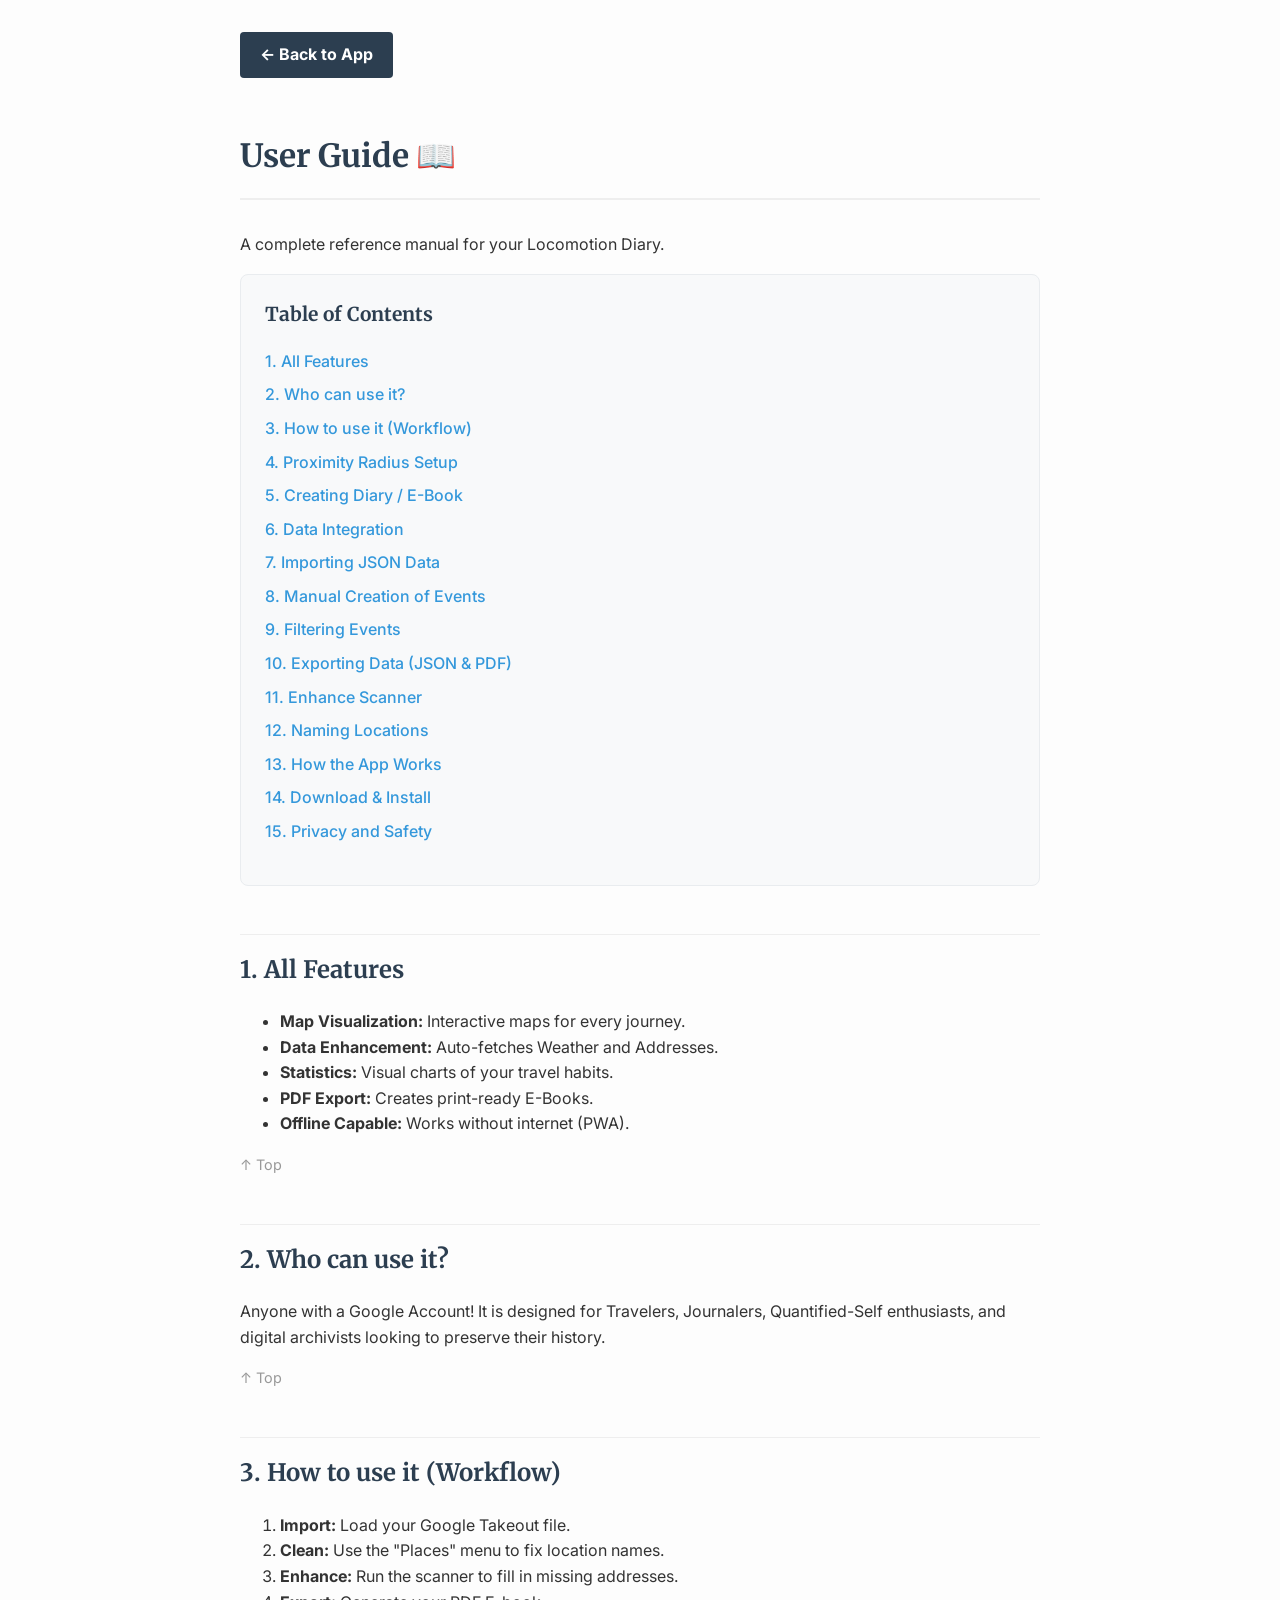
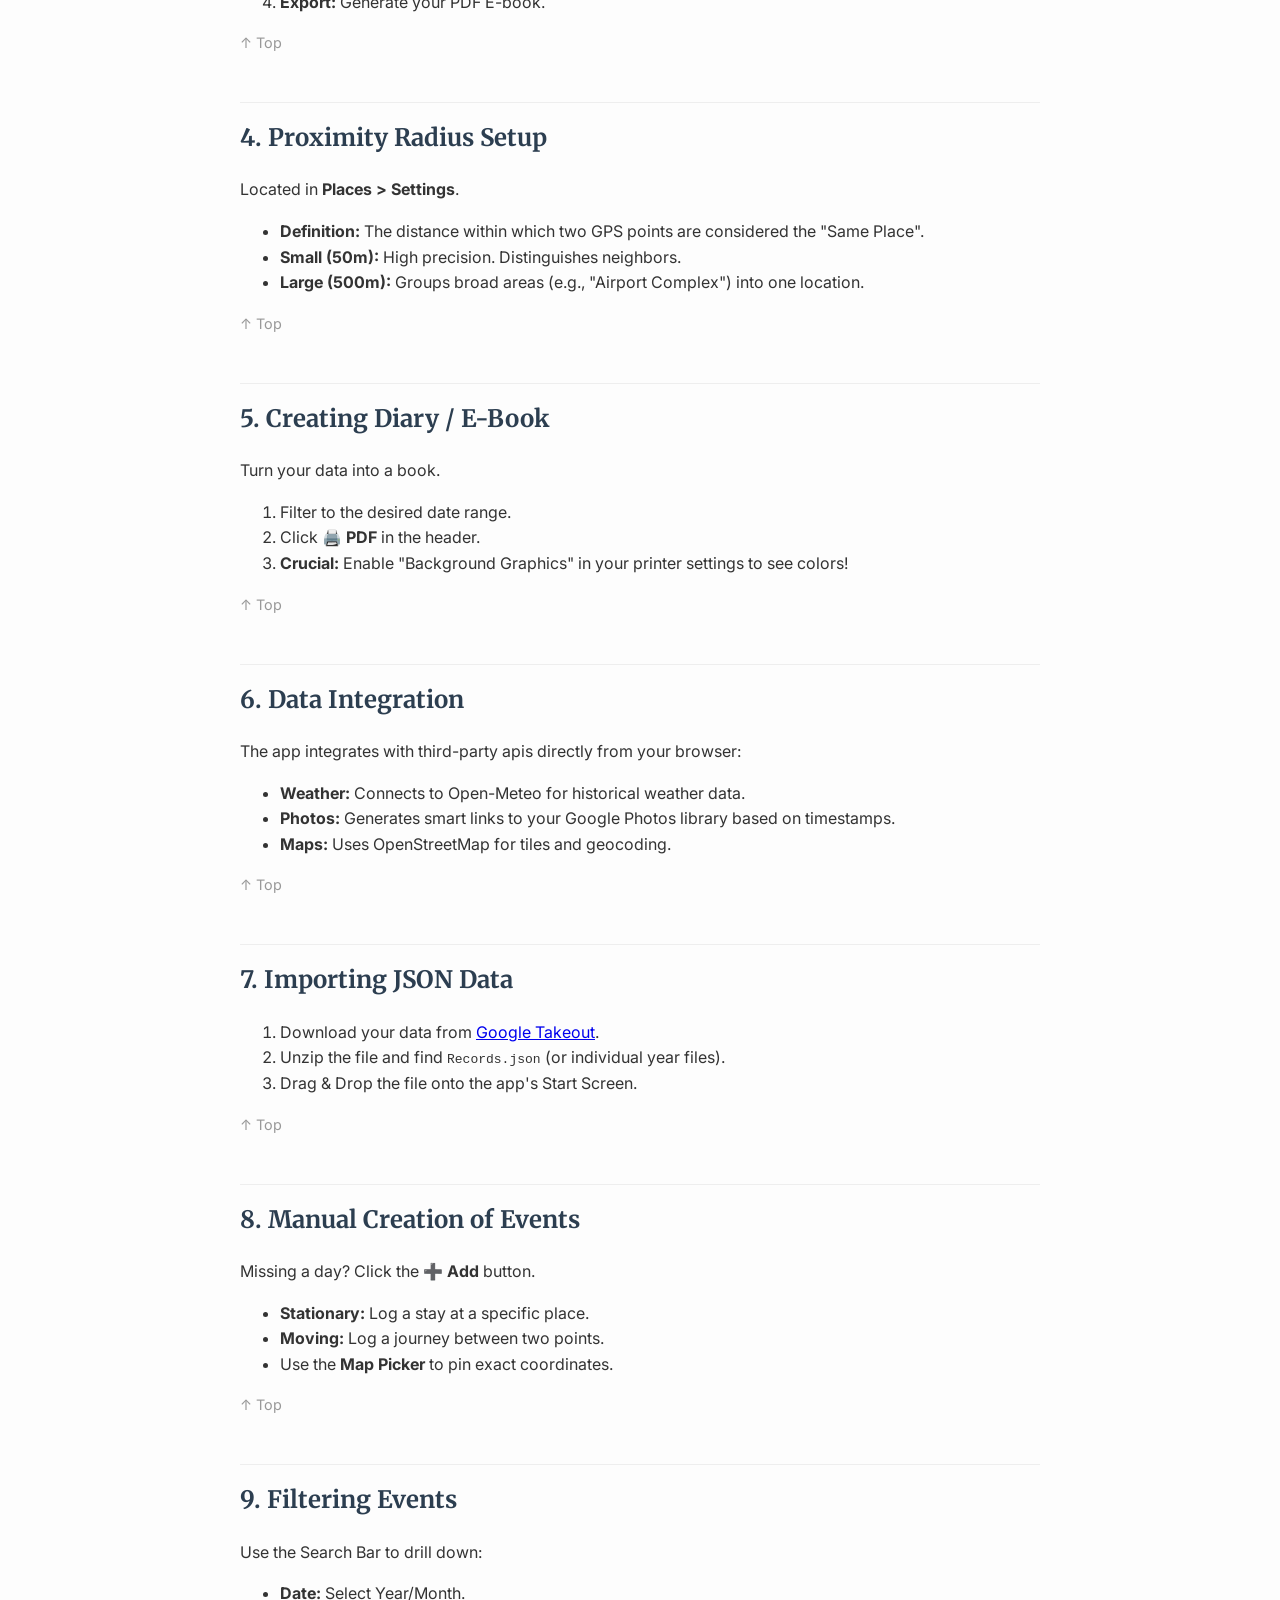
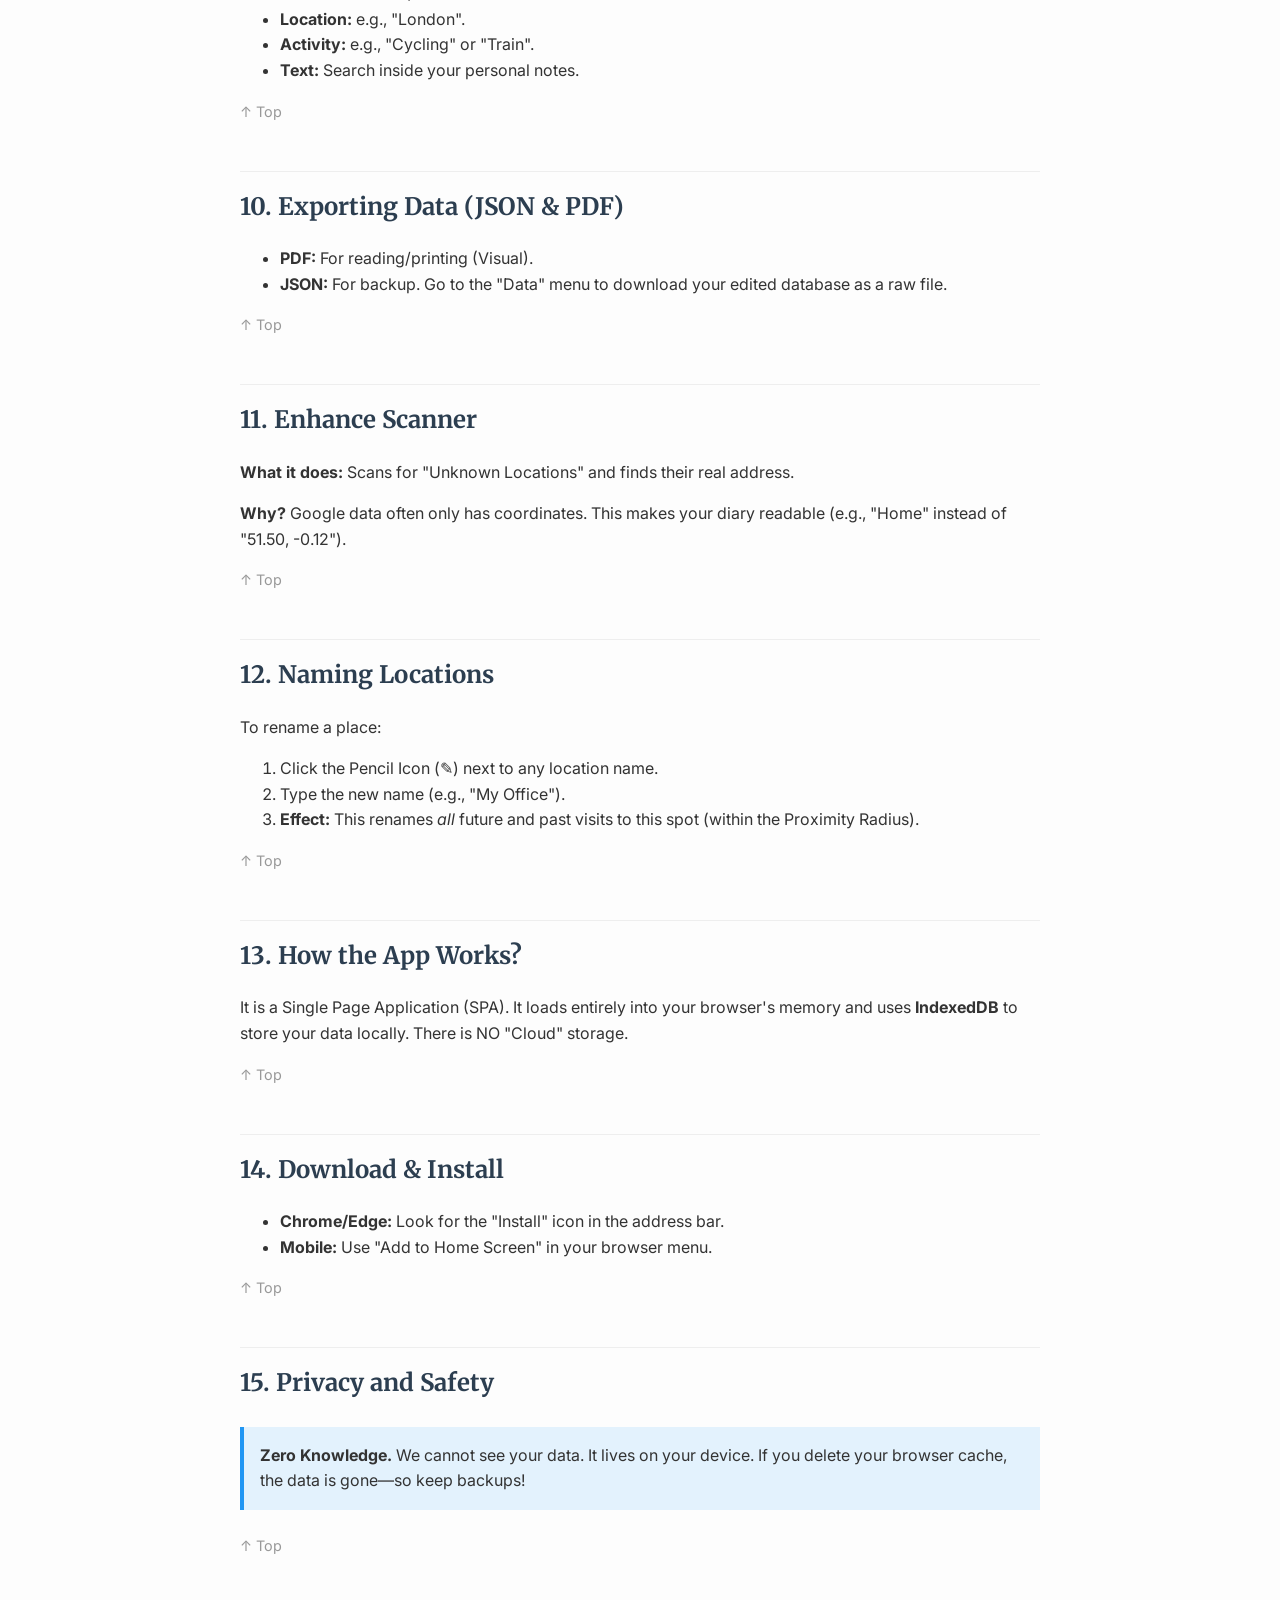
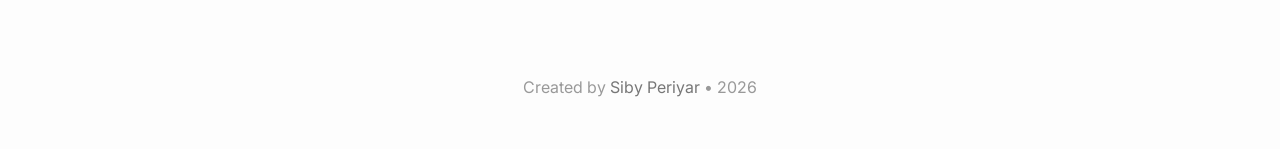
==== USER_MANUAL.html @ 9228afd4 "Add files via upload" ====
<!DOCTYPE html>
<html lang="en">

<head>
    <meta charset="UTF-8">
    <meta name="viewport" content="width=device-width, initial-scale=1.0">
    <title>Locomotion Diary - User Guide</title>
    <link rel="preconnect" href="https://fonts.googleapis.com">
    <link
        href="https://fonts.googleapis.com/css2?family=Inter:wght@400;600&family=Merriweather:wght@300;700&display=swap"
        rel="stylesheet">
    <style>
        body {
            max-width: 800px;
            margin: 0 auto;
            padding: 2rem;
            font-family: 'Inter', sans-serif;
            line-height: 1.6;
            color: #333;
            background-color: #fdfdfd;
        }

        h1,
        h2,
        h3 {
            font-family: 'Merriweather', serif;
            color: #2c3e50;
        }

        h1 {
            border-bottom: 2px solid #eee;
            padding-bottom: 1rem;
            margin-bottom: 2rem;
        }

        h2 {
            margin-top: 3rem;
            border-top: 1px solid #eee;
            padding-top: 1rem;
        }

        .toc {
            background: #f8f9fa;
            padding: 1.5rem;
            border-radius: 8px;
            border: 1px solid #e9ecef;
            margin-bottom: 3rem;
        }

        .toc h3 {
            margin-top: 0;
            font-size: 1.2rem;
        }

        .toc ul {
            list-style: none;
            padding-left: 0;
        }

        .toc li {
            margin-bottom: 0.5rem;
        }

        .toc a {
            text-decoration: none;
            color: #3498db;
            font-weight: 500;
        }

        .toc a:hover {
            text-decoration: underline;
        }

        .back-btn {
            display: inline-block;
            background: #2c3e50;
            color: white;
            padding: 10px 20px;
            text-decoration: none;
            border-radius: 4px;
            font-weight: bold;
            margin-bottom: 2rem;
        }

        .box {
            background: #e3f2fd;
            padding: 1rem;
            border-left: 4px solid #2196f3;
            margin: 1.5rem 0;
        }

        img {
            max-width: 100%;
            border-radius: 4px;
            border: 1px solid #ddd;
            margin: 1rem 0;
        }

        .back-to-top {
            display: block;
            margin-top: 1rem;
            color: #999;
            text-decoration: none;
            font-size: 0.9rem;
        }
    </style>
</head>

<body>

    <a href="index.html" class="back-btn">← Back to App</a>
    <h1>User Guide 📖</h1>
    <p>A complete reference manual for your Locomotion Diary.</p>

    <div class="toc">
        <h3>Table of Contents</h3>
        <ul>
            <li><a href="#features">1. All Features</a></li>
            <li><a href="#audience">2. Who can use it?</a></li>
            <li><a href="#usage">3. How to use it (Workflow)</a></li>
            <li><a href="#proximity">4. Proximity Radius Setup</a></li>
            <li><a href="#ebook">5. Creating Diary / E-Book</a></li>
            <li><a href="#integration">6. Data Integration</a></li>
            <li><a href="#import">7. Importing JSON Data</a></li>
            <li><a href="#manual">8. Manual Creation of Events</a></li>
            <li><a href="#filtering">9. Filtering Events</a></li>
            <li><a href="#export">10. Exporting Data (JSON & PDF)</a></li>
            <li><a href="#enhance">11. Enhance Scanner</a></li>
            <li><a href="#naming">12. Naming Locations</a></li>
            <li><a href="#mechanics">13. How the App Works</a></li>
            <li><a href="#install">14. Download & Install</a></li>
            <li><a href="#privacy">15. Privacy and Safety</a></li>
        </ul>
    </div>

    <section id="features">
        <h2>1. All Features</h2>
        <ul>
            <li><strong>Map Visualization:</strong> Interactive maps for every journey.</li>
            <li><strong>Data Enhancement:</strong> Auto-fetches Weather and Addresses.</li>
            <li><strong>Statistics:</strong> Visual charts of your travel habits.</li>
            <li><strong>PDF Export:</strong> Creates print-ready E-Books.</li>
            <li><strong>Offline Capable:</strong> Works without internet (PWA).</li>
        </ul>
        <a href="#" class="back-to-top">↑ Top</a>
    </section>

    <section id="audience">
        <h2>2. Who can use it?</h2>
        <p>Anyone with a Google Account! It is designed for Travelers, Journalers, Quantified-Self enthusiasts, and
            digital archivists looking to preserve their history.</p>
        <a href="#" class="back-to-top">↑ Top</a>
    </section>

    <section id="usage">
        <h2>3. How to use it (Workflow)</h2>
        <ol>
            <li><strong>Import:</strong> Load your Google Takeout file.</li>
            <li><strong>Clean:</strong> Use the "Places" menu to fix location names.</li>
            <li><strong>Enhance:</strong> Run the scanner to fill in missing addresses.</li>
            <li><strong>Export:</strong> Generate your PDF E-book.</li>
        </ol>
        <a href="#" class="back-to-top">↑ Top</a>
    </section>

    <section id="proximity">
        <h2>4. Proximity Radius Setup</h2>
        <p>Located in <strong>Places > Settings</strong>.</p>
        <ul>
            <li><strong>Definition:</strong> The distance within which two GPS points are considered the "Same Place".
            </li>
            <li><strong>Small (50m):</strong> High precision. Distinguishes neighbors.</li>
            <li><strong>Large (500m):</strong> Groups broad areas (e.g., "Airport Complex") into one location.</li>
        </ul>
        <a href="#" class="back-to-top">↑ Top</a>
    </section>

    <section id="ebook">
        <h2>5. Creating Diary / E-Book</h2>
        <p>Turn your data into a book.</p>
        <ol>
            <li>Filter to the desired date range.</li>
            <li>Click <strong>🖨️ PDF</strong> in the header.</li>
            <li><strong>Crucial:</strong> Enable "Background Graphics" in your printer settings to see colors!</li>
        </ol>
        <a href="#" class="back-to-top">↑ Top</a>
    </section>

    <section id="integration">
        <h2>6. Data Integration</h2>
        <p>The app integrates with third-party apis directly from your browser:</p>
        <ul>
            <li><strong>Weather:</strong> Connects to Open-Meteo for historical weather data.</li>
            <li><strong>Photos:</strong> Generates smart links to your Google Photos library based on timestamps.</li>
            <li><strong>Maps:</strong> Uses OpenStreetMap for tiles and geocoding.</li>
        </ul>
        <a href="#" class="back-to-top">↑ Top</a>
    </section>

    <section id="import">
        <h2>7. Importing JSON Data</h2>
        <ol>
            <li>Download your data from <a href="https://takeout.google.com/" target="_blank">Google Takeout</a>.</li>
            <li>Unzip the file and find <code>Records.json</code> (or individual year files).</li>
            <li>Drag & Drop the file onto the app's Start Screen.</li>
        </ol>
        <a href="#" class="back-to-top">↑ Top</a>
    </section>

    <section id="manual">
        <h2>8. Manual Creation of Events</h2>
        <p>Missing a day? Click the <strong>➕ Add</strong> button.</p>
        <ul>
            <li><strong>Stationary:</strong> Log a stay at a specific place.</li>
            <li><strong>Moving:</strong> Log a journey between two points.</li>
            <li>Use the <strong>Map Picker</strong> to pin exact coordinates.</li>
        </ul>
        <a href="#" class="back-to-top">↑ Top</a>
    </section>

    <section id="filtering">
        <h2>9. Filtering Events</h2>
        <p>Use the Search Bar to drill down:</p>
        <ul>
            <li><strong>Date:</strong> Select Year/Month.</li>
            <li><strong>Location:</strong> e.g., "London".</li>
            <li><strong>Activity:</strong> e.g., "Cycling" or "Train".</li>
            <li><strong>Text:</strong> Search inside your personal notes.</li>
        </ul>
        <a href="#" class="back-to-top">↑ Top</a>
    </section>

    <section id="export">
        <h2>10. Exporting Data (JSON & PDF)</h2>
        <ul>
            <li><strong>PDF:</strong> For reading/printing (Visual).</li>
            <li><strong>JSON:</strong> For backup. Go to the "Data" menu to download your edited database as a raw file.
            </li>
        </ul>
        <a href="#" class="back-to-top">↑ Top</a>
    </section>

    <section id="enhance">
        <h2>11. Enhance Scanner</h2>
        <p><strong>What it does:</strong> Scans for "Unknown Locations" and finds their real address.</p>
        <p><strong>Why?</strong> Google data often only has coordinates. This makes your diary readable (e.g., "Home"
            instead of "51.50, -0.12").</p>
        <a href="#" class="back-to-top">↑ Top</a>
    </section>

    <section id="naming">
        <h2>12. Naming Locations</h2>
        <p>To rename a place:</p>
        <ol>
            <li>Click the Pencil Icon (✎) next to any location name.</li>
            <li>Type the new name (e.g., "My Office").</li>
            <li><strong>Effect:</strong> This renames <em>all</em> future and past visits to this spot (within the
                Proximity Radius).</li>
        </ol>
        <a href="#" class="back-to-top">↑ Top</a>
    </section>

    <section id="mechanics">
        <h2>13. How the App Works?</h2>
        <p>It is a Single Page Application (SPA). It loads entirely into your browser's memory and uses
            <strong>IndexedDB</strong> to store your data locally. There is NO "Cloud" storage.
        </p>
        <a href="#" class="back-to-top">↑ Top</a>
    </section>

    <section id="install">
        <h2>14. Download & Install</h2>
        <ul>
            <li><strong>Chrome/Edge:</strong> Look for the "Install" icon in the address bar.</li>
            <li><strong>Mobile:</strong> Use "Add to Home Screen" in your browser menu.</li>
        </ul>
        <a href="#" class="back-to-top">↑ Top</a>
    </section>

    <section id="privacy">
        <h2>15. Privacy and Safety</h2>
        <div class="box">
            <strong>Zero Knowledge.</strong> We cannot see your data. It lives on your device. If you delete your
            browser cache, the data is gone—so keep backups!
        </div>
        <a href="#" class="back-to-top">↑ Top</a>
    </section>

    <br><br>
    <br><br>
    <p style="text-align:center; color:#999;">
        Created by <a href="https://github.com/sibyperiyar" style="color:#777; text-decoration:none;">Siby Periyar</a> •
        2026
    </p>

</body>

</html>
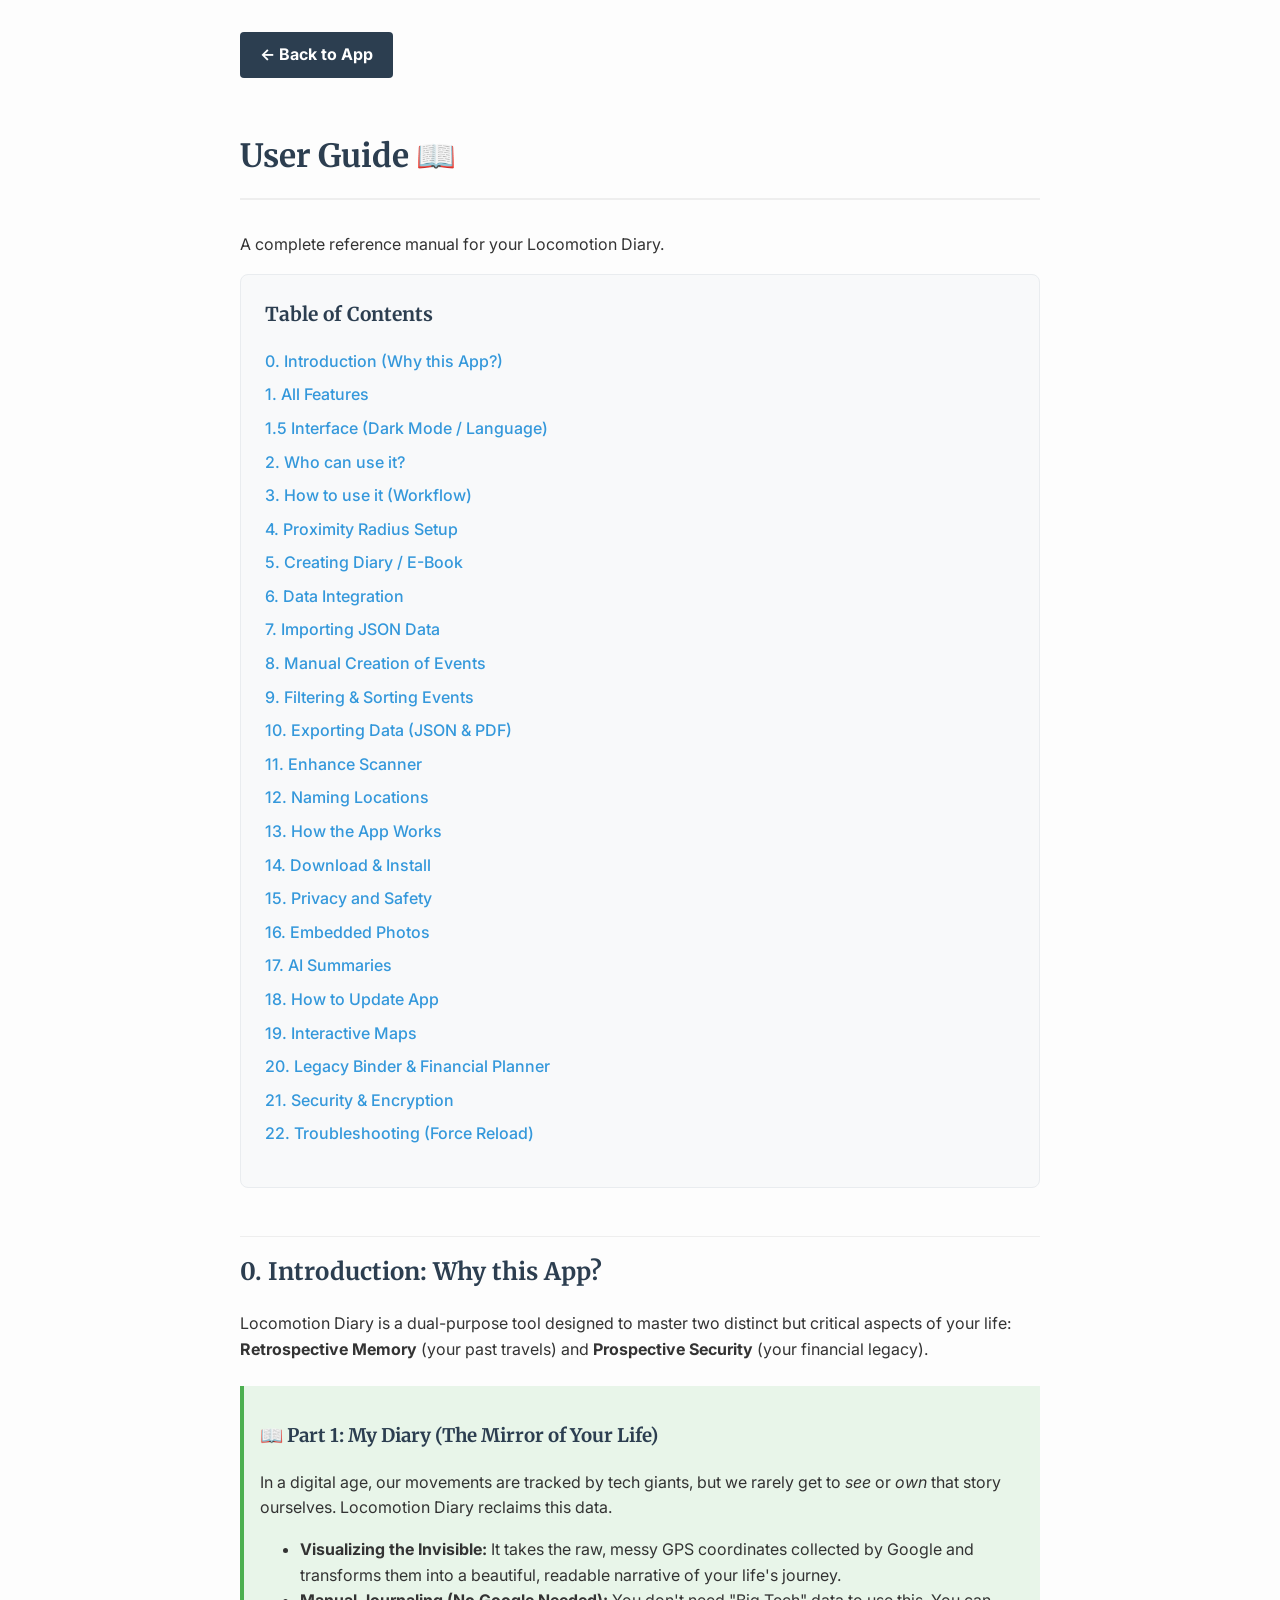
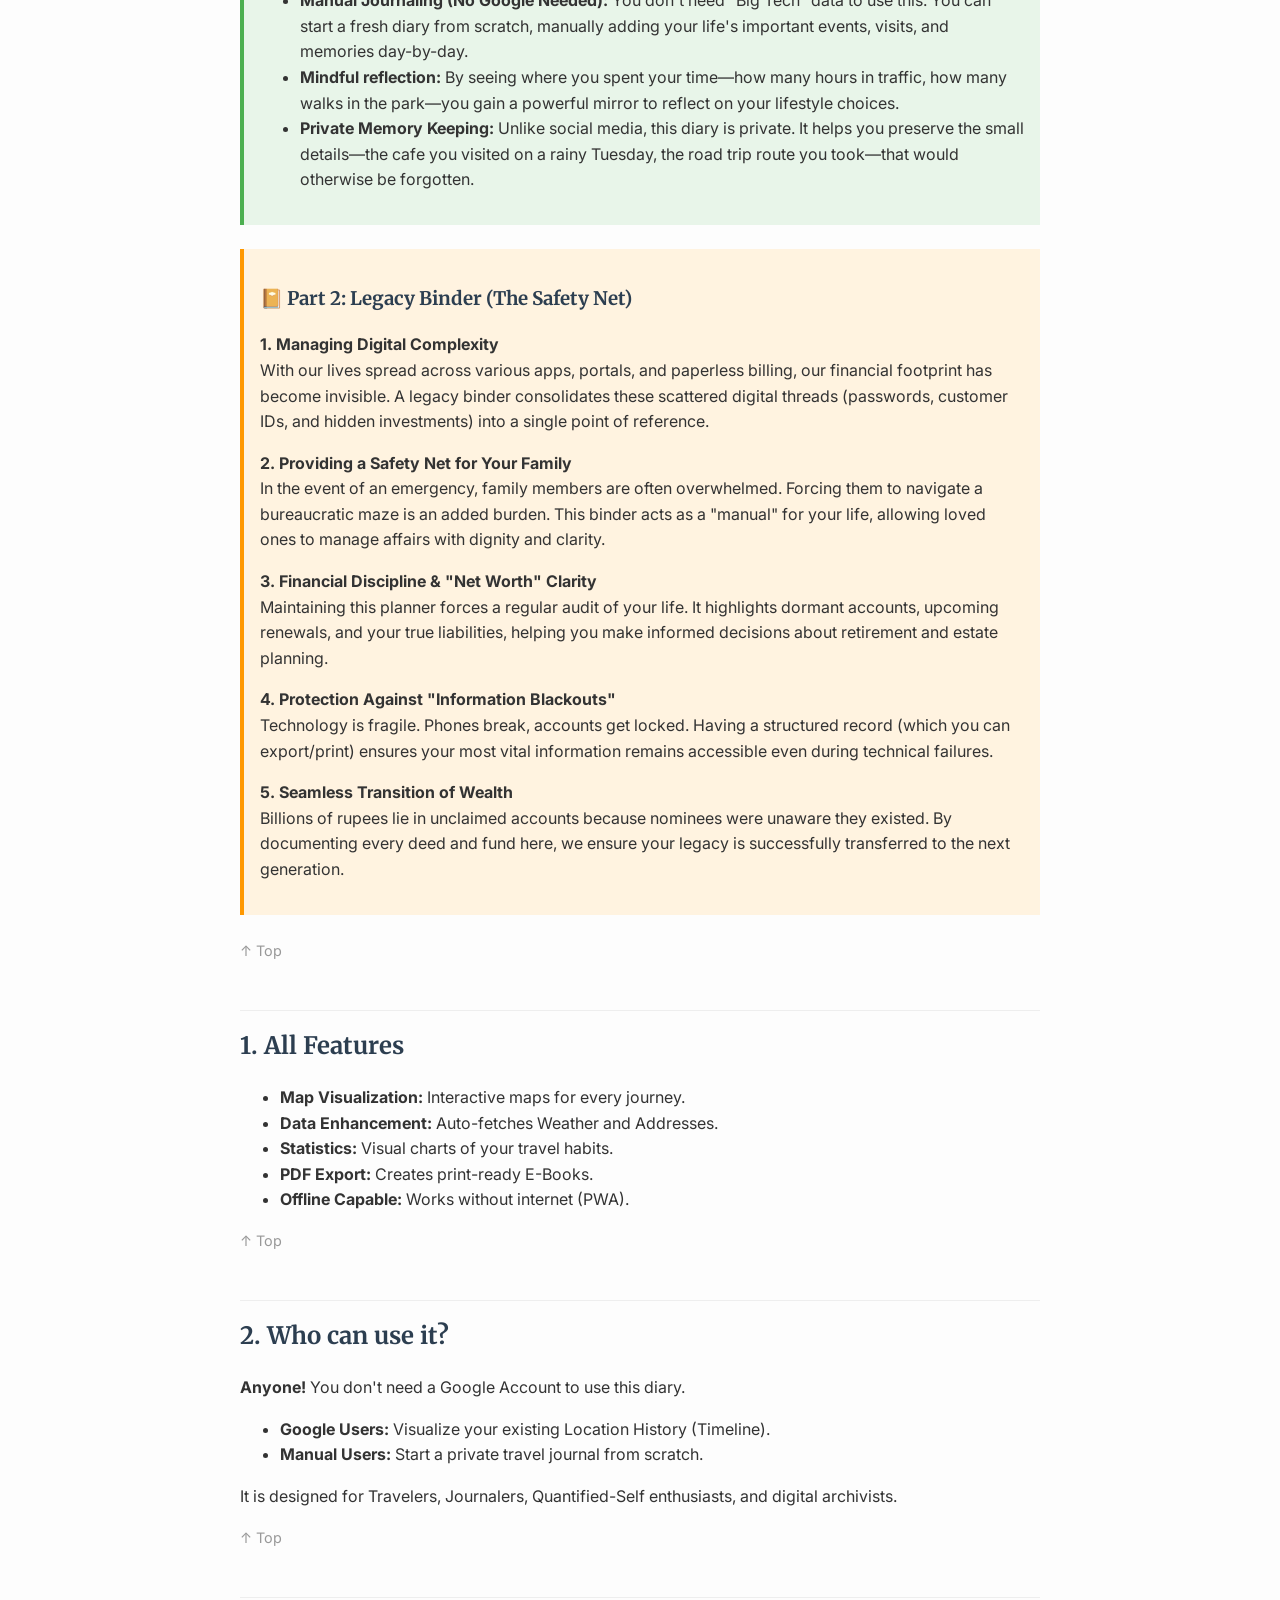
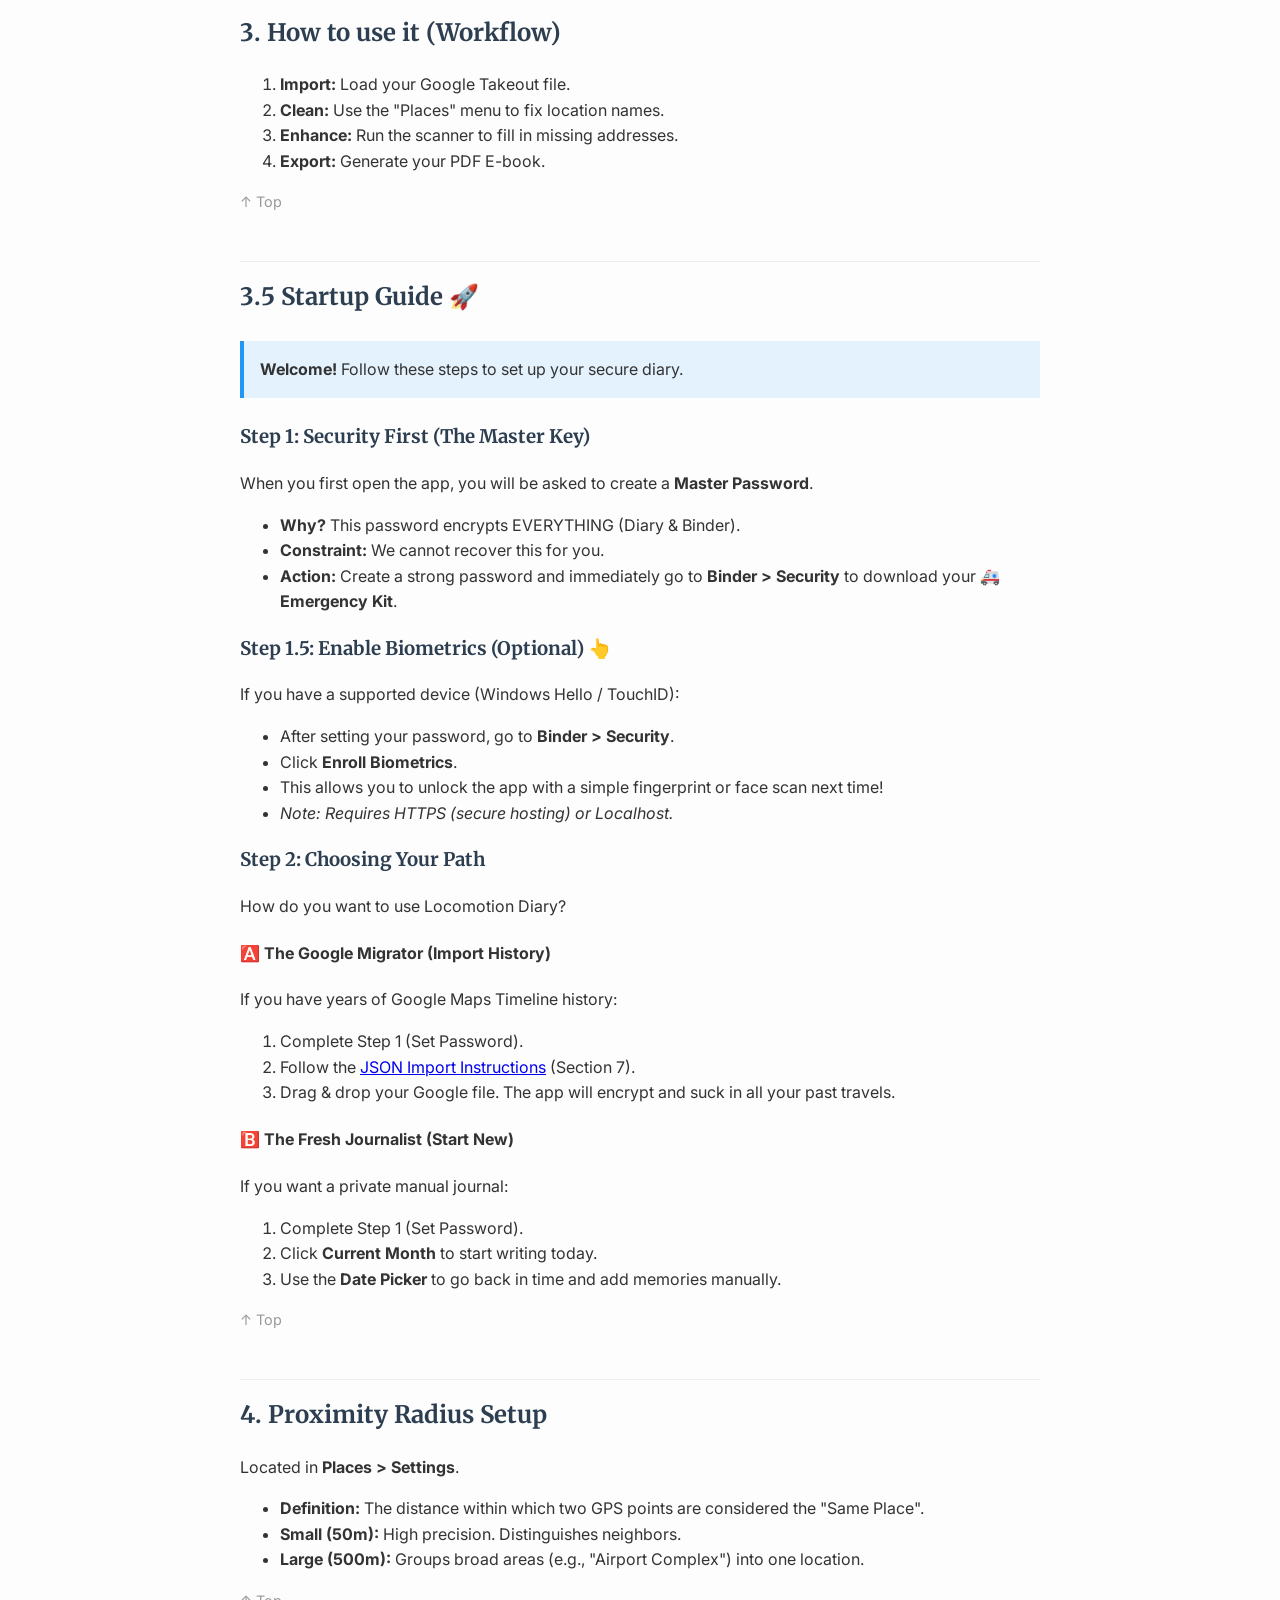
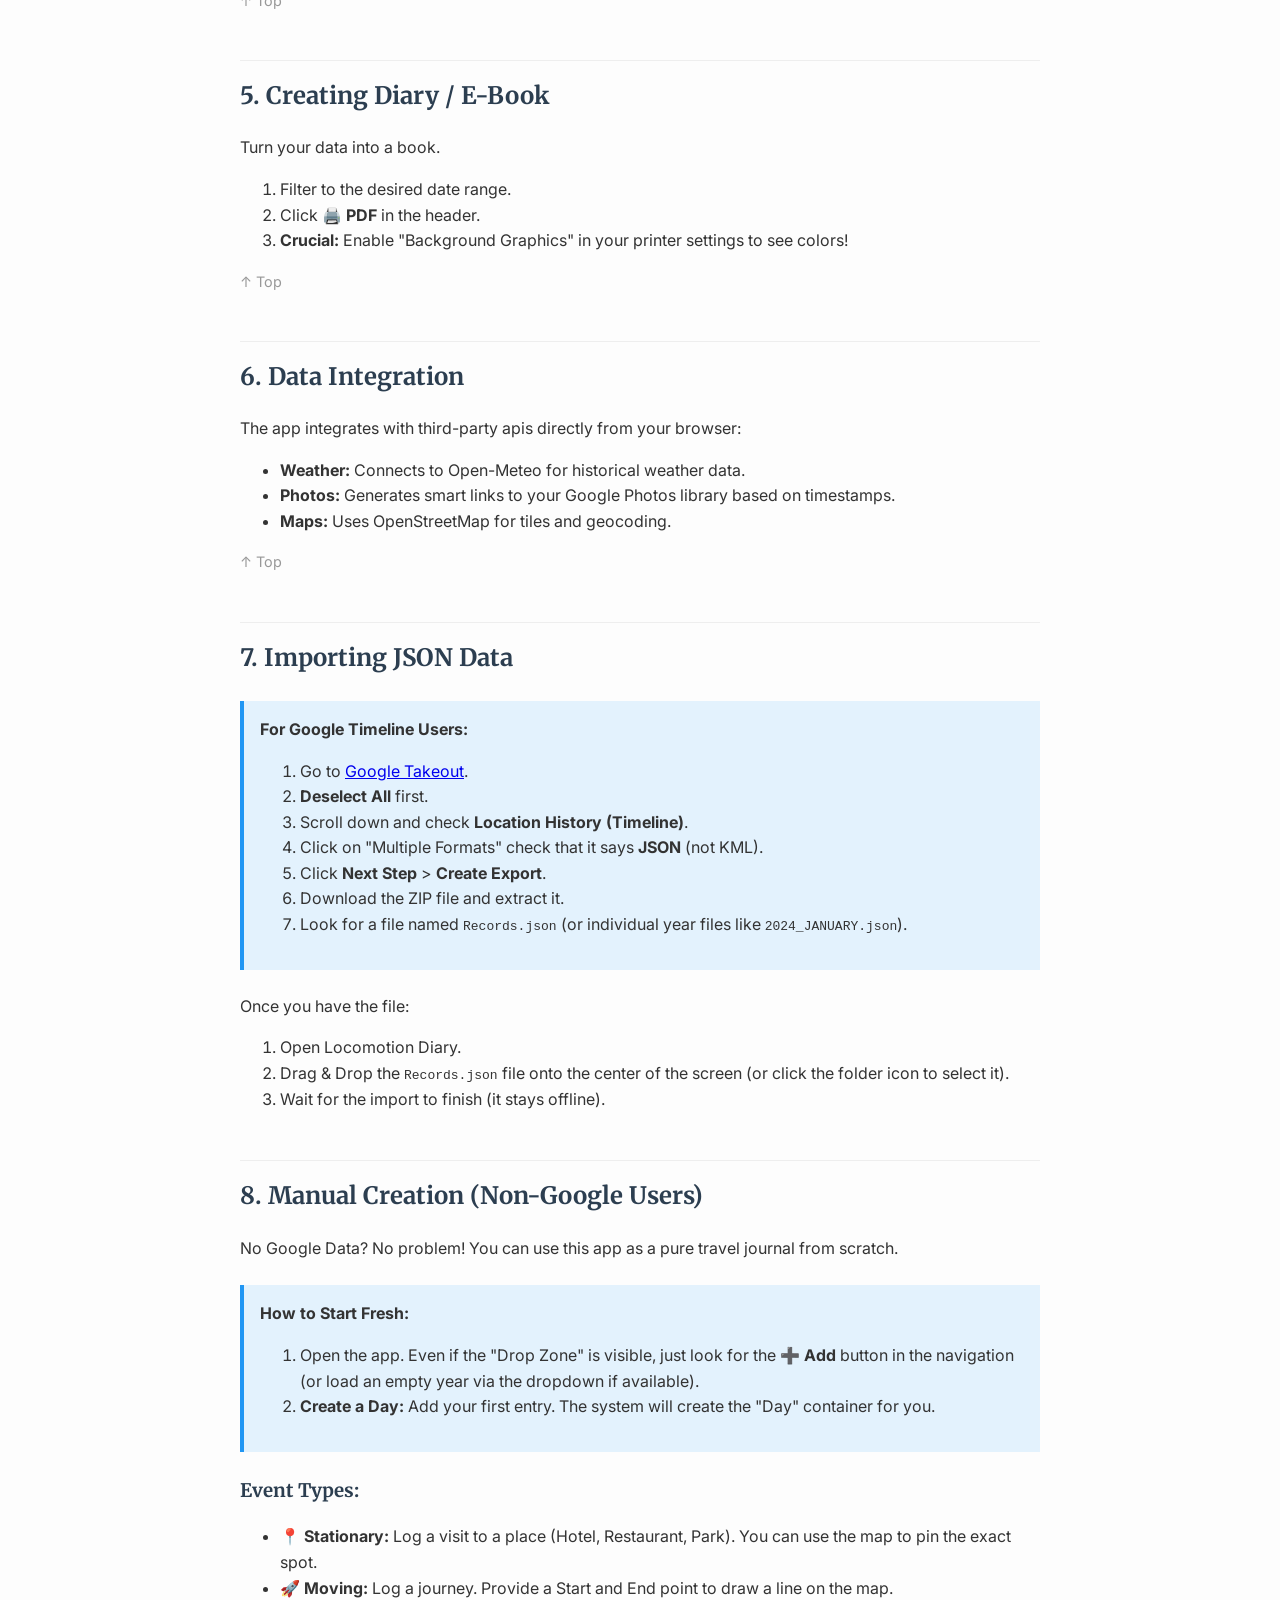
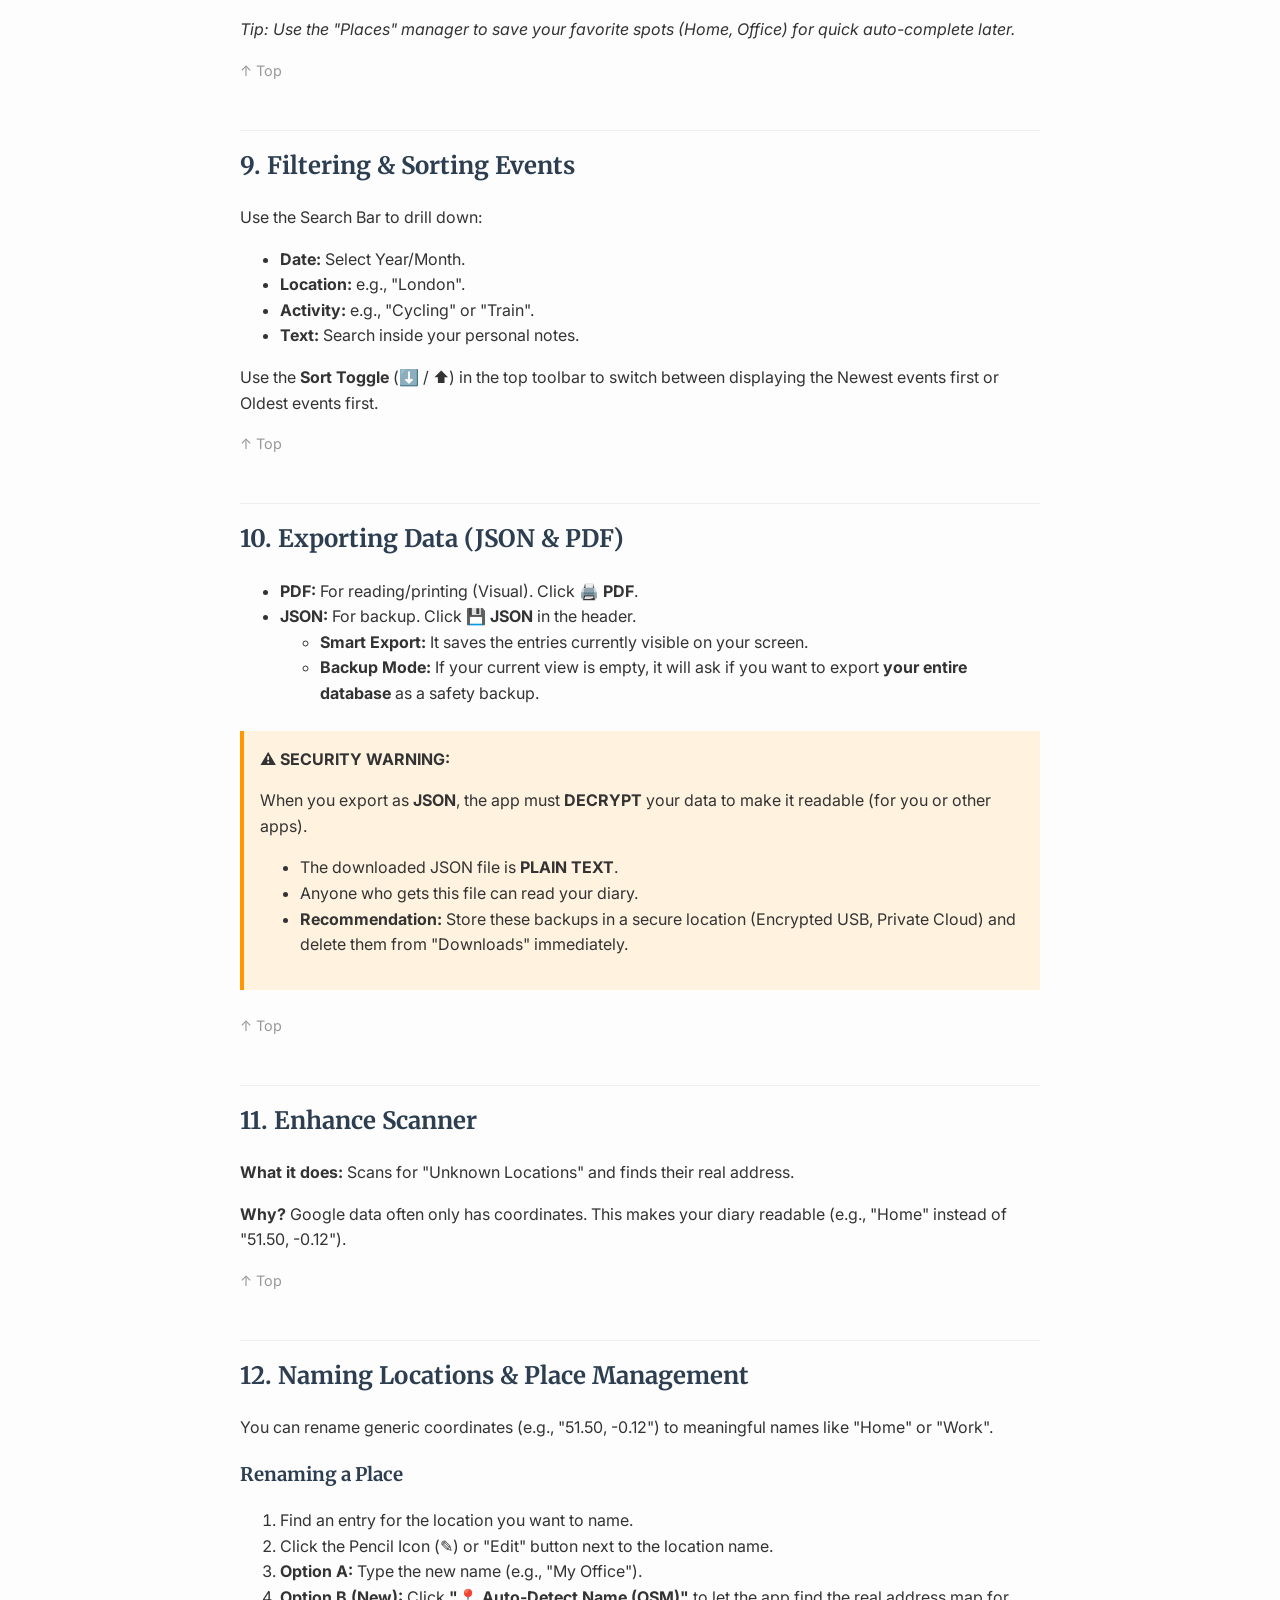
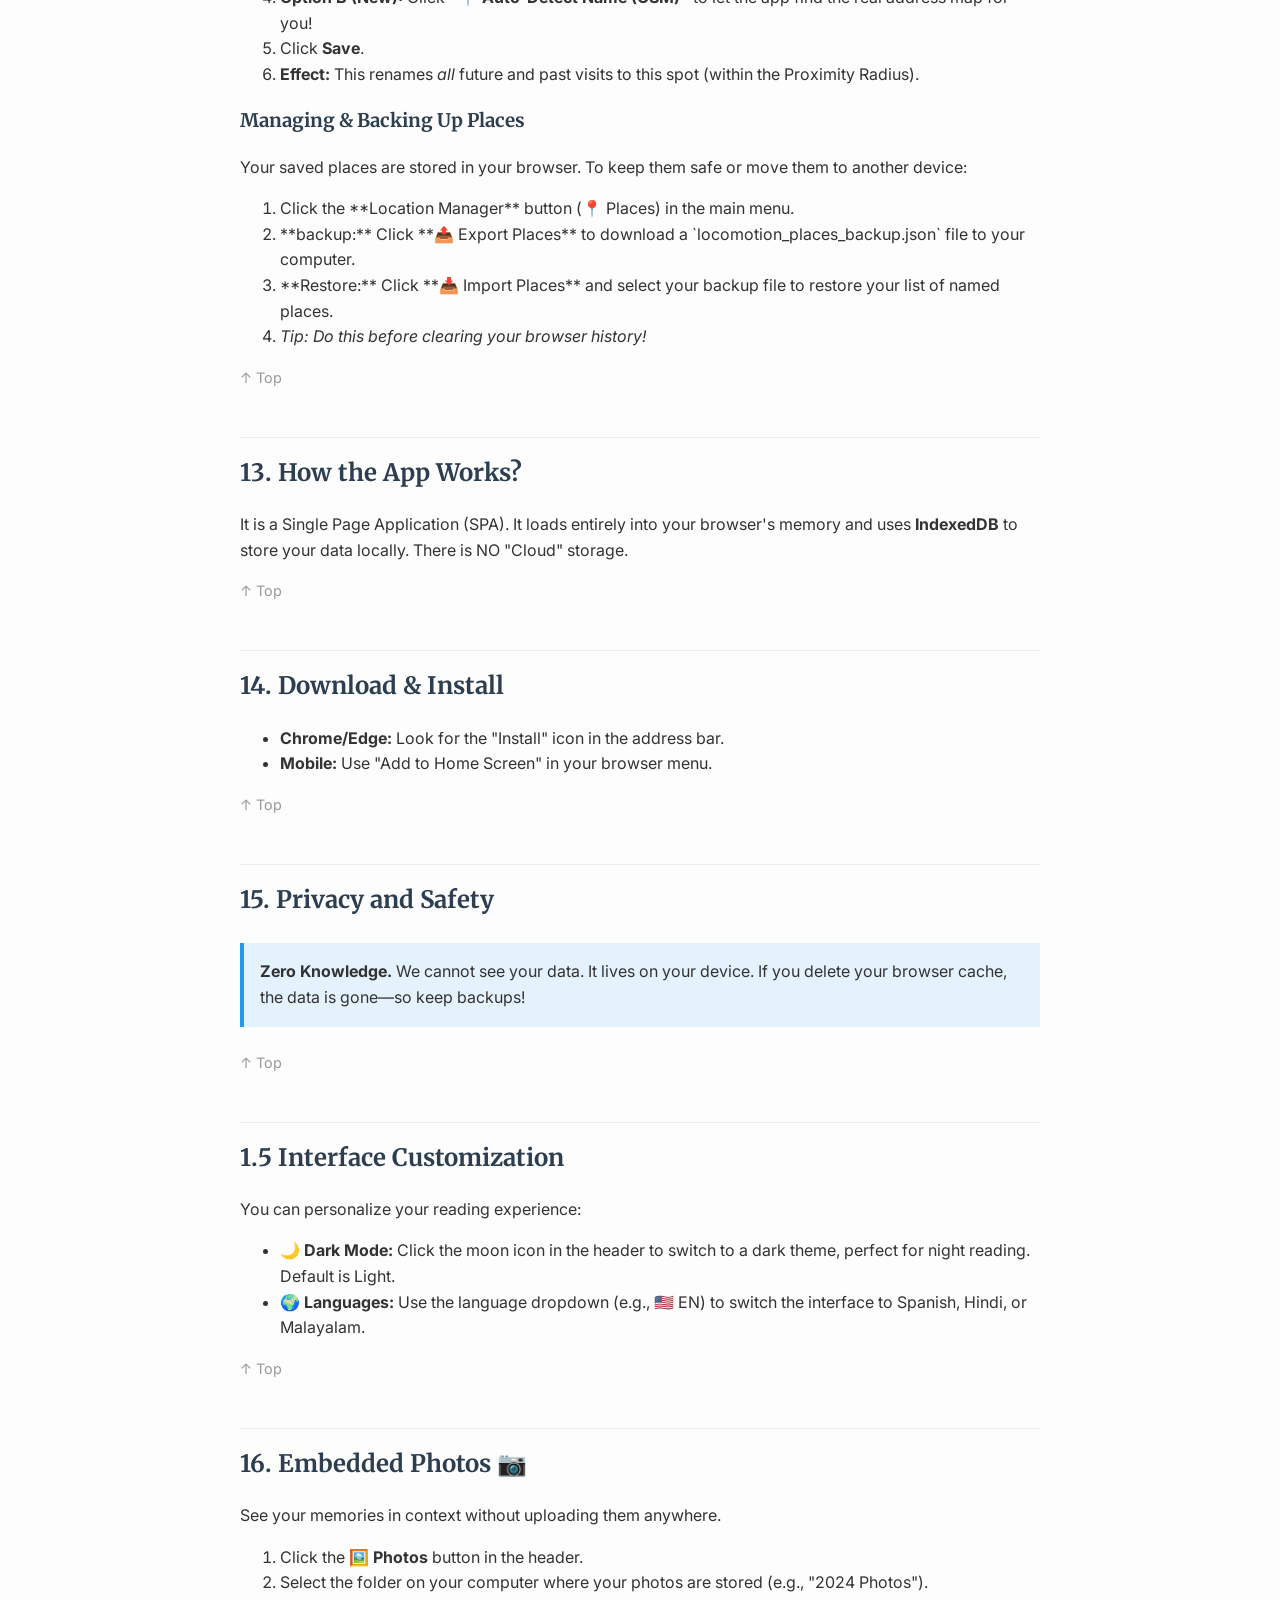
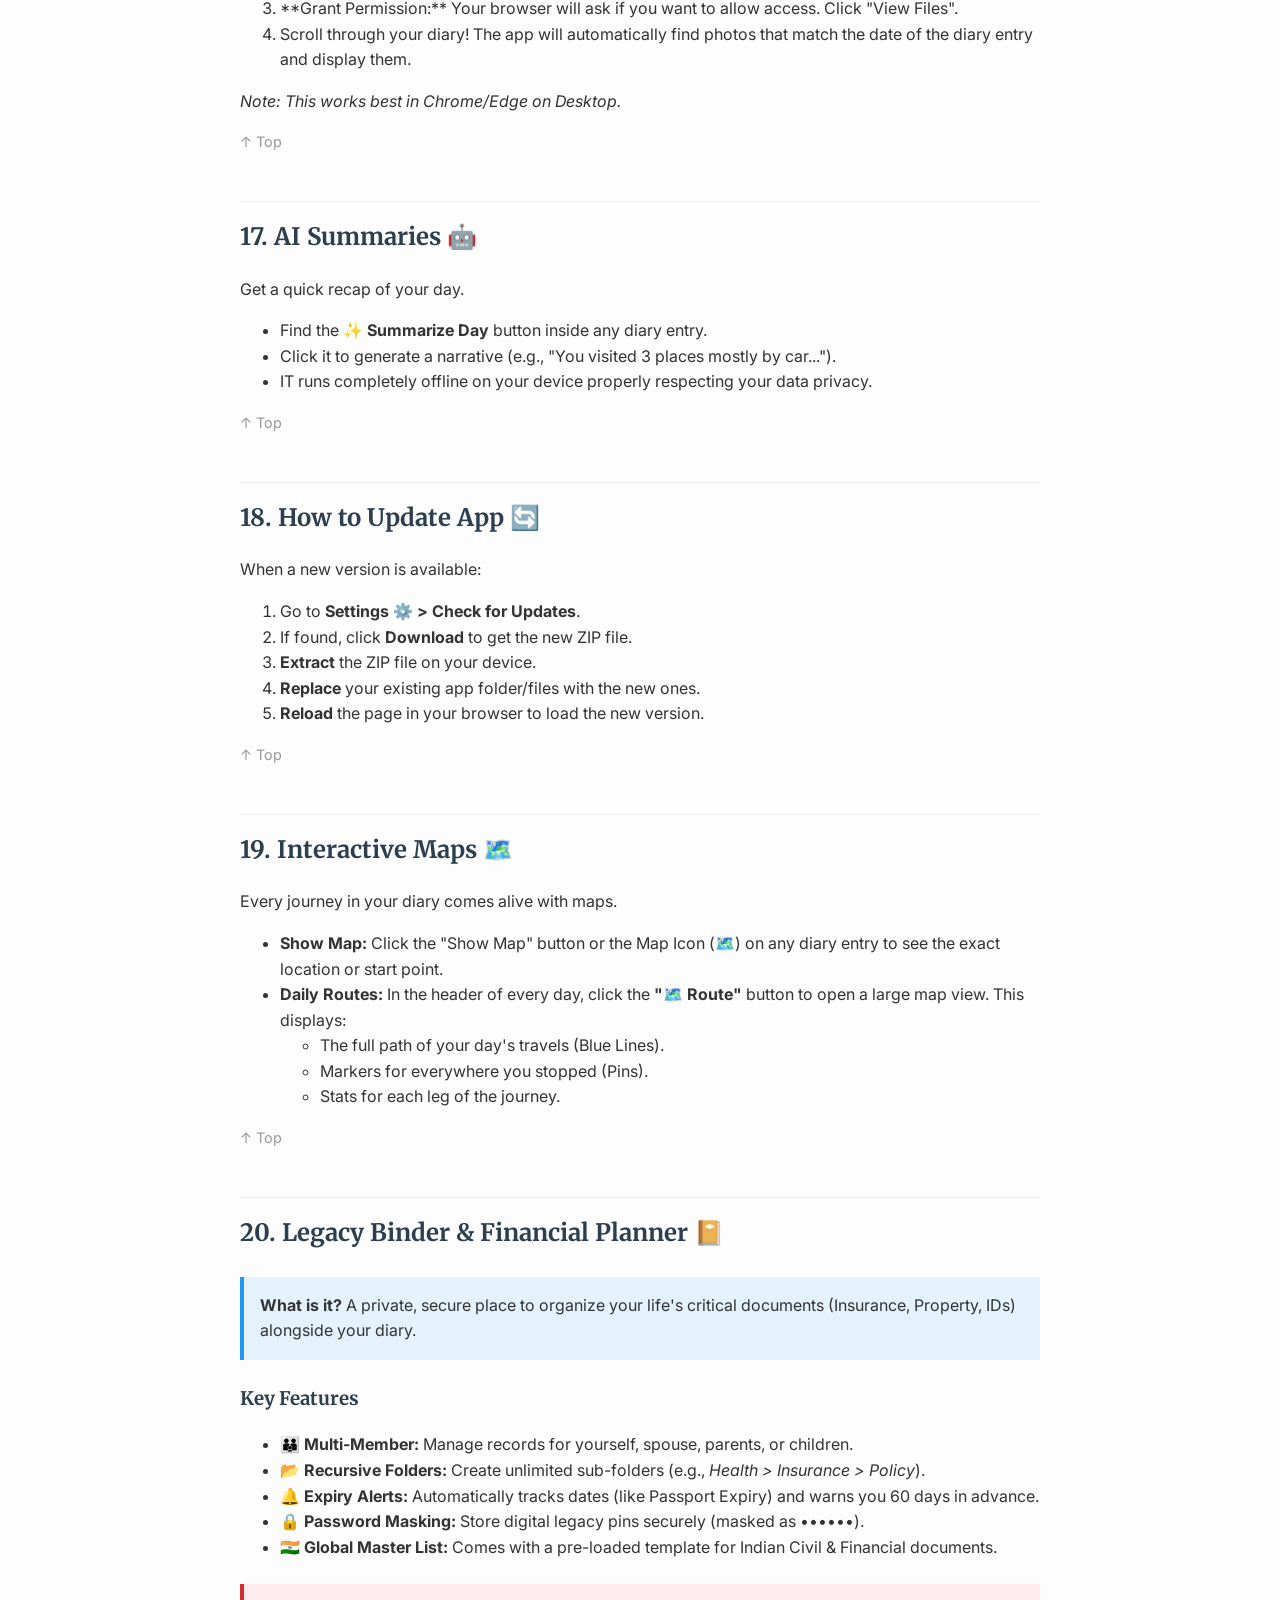
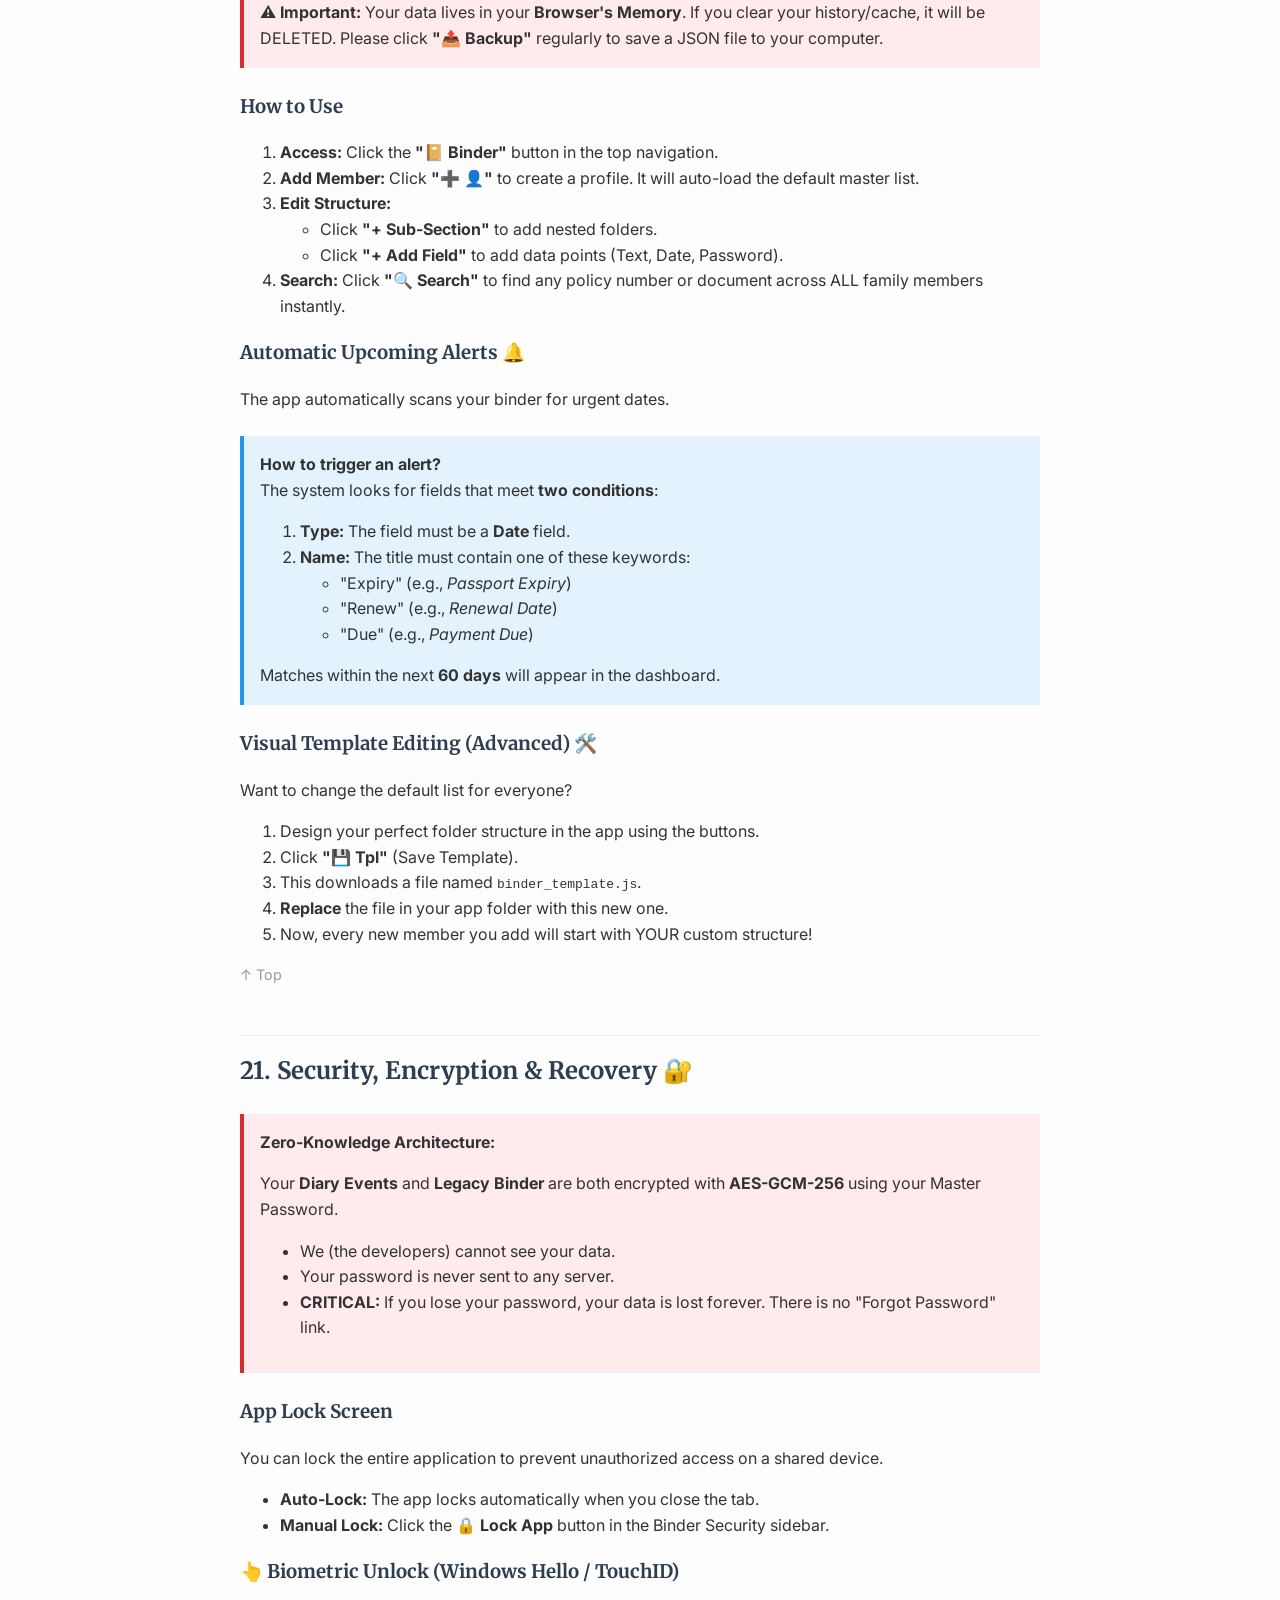
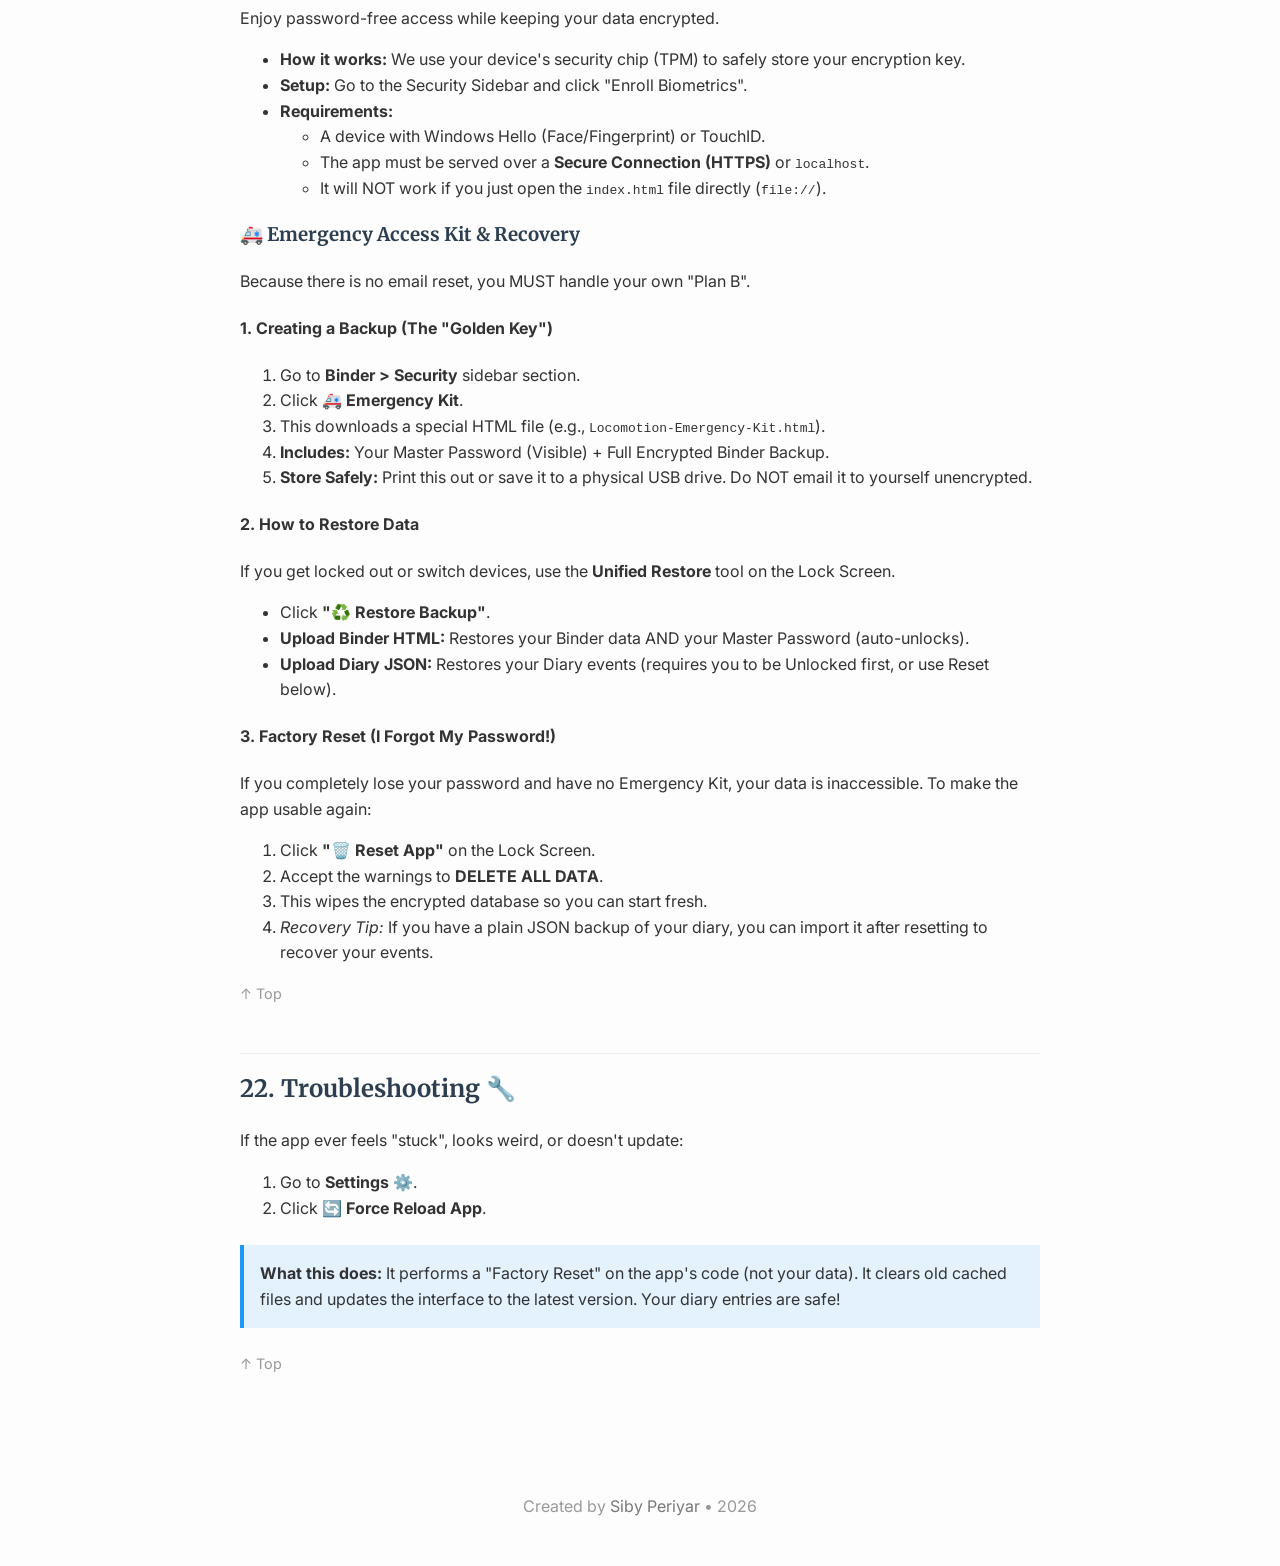
==== commit cd44333a: "Add files via upload" ====
--- a/USER_MANUAL.html
+++ b/USER_MANUAL.html
@@ -115,23 +115,86 @@
     <div class="toc">
         <h3>Table of Contents</h3>
         <ul>
+            <li><a href="#intro">0. Introduction (Why this App?)</a></li>
             <li><a href="#features">1. All Features</a></li>
+            <li><a href="#custom">1.5 Interface (Dark Mode / Language)</a></li>
             <li><a href="#audience">2. Who can use it?</a></li>
             <li><a href="#usage">3. How to use it (Workflow)</a></li>
-            <li><a href="#proximity">4. Proximity Radius Setup</a></li>
+            <li><a href="#proximiy">4. Proximity Radius Setup</a></li>
             <li><a href="#ebook">5. Creating Diary / E-Book</a></li>
             <li><a href="#integration">6. Data Integration</a></li>
             <li><a href="#import">7. Importing JSON Data</a></li>
             <li><a href="#manual">8. Manual Creation of Events</a></li>
-            <li><a href="#filtering">9. Filtering Events</a></li>
+            <li><a href="#filtering">9. Filtering & Sorting Events</a></li>
             <li><a href="#export">10. Exporting Data (JSON & PDF)</a></li>
             <li><a href="#enhance">11. Enhance Scanner</a></li>
             <li><a href="#naming">12. Naming Locations</a></li>
             <li><a href="#mechanics">13. How the App Works</a></li>
             <li><a href="#install">14. Download & Install</a></li>
             <li><a href="#privacy">15. Privacy and Safety</a></li>
+            <li><a href="#photos">16. Embedded Photos</a></li>
+            <li><a href="#ai">17. AI Summaries</a></li>
+            <li><a href="#update">18. How to Update App</a></li>
+            <li><a href="#maps">19. Interactive Maps</a></li>
+            <li><a href="#binder">20. Legacy Binder & Financial Planner</a></li>
+            <li><a href="#security">21. Security & Encryption</a></li>
+            <li><a href="#troubleshooting">22. Troubleshooting (Force Reload)</a></li>
         </ul>
     </div>
+
+    <section id="intro">
+        <h2>0. Introduction: Why this App?</h2>
+        <p>Locomotion Diary is a dual-purpose tool designed to master two distinct but critical aspects of your life:
+            <strong>Retrospective Memory</strong> (your past travels) and <strong>Prospective Security</strong> (your
+            financial legacy).
+        </p>
+
+        <div class="box" style="background: #e8f5e9; border-left-color: #4caf50;">
+            <h3>📖 Part 1: My Diary (The Mirror of Your Life)</h3>
+            <p>In a digital age, our movements are tracked by tech giants, but we rarely get to <em>see</em> or
+                <em>own</em> that story ourselves. Locomotion Diary reclaims this data.
+            </p>
+            <ul>
+                <li><strong>Visualizing the Invisible:</strong> It takes the raw, messy GPS coordinates collected by
+                    Google and transforms them into a beautiful, readable narrative of your life's journey.</li>
+                <li><strong>Manual Journaling (No Google Needed):</strong> You don't need "Big Tech" data to use this.
+                    You can start a fresh diary from scratch, manually adding your life's important events, visits, and
+                    memories day-by-day.</li>
+                <li><strong>Mindful reflection:</strong> By seeing where you spent your time—how many hours in traffic,
+                    how many walks in the park—you gain a powerful mirror to reflect on your lifestyle choices.</li>
+                <li><strong>Private Memory Keeping:</strong> Unlike social media, this diary is private. It helps you
+                    preserve the small details—the cafe you visited on a rainy Tuesday, the road trip route you
+                    took—that would otherwise be forgotten.</li>
+            </ul>
+        </div>
+
+        <div class="box" style="background: #fff3e0; border-left-color: #ff9800;">
+            <h3>📔 Part 2: Legacy Binder (The Safety Net)</h3>
+            <p><strong>1. Managing Digital Complexity</strong><br>
+                With our lives spread across various apps, portals, and paperless billing, our financial footprint has
+                become invisible. A legacy binder consolidates these scattered digital threads (passwords, customer IDs,
+                and hidden investments) into a single point of reference.</p>
+
+            <p><strong>2. Providing a Safety Net for Your Family</strong><br>
+                In the event of an emergency, family members are often overwhelmed. Forcing them to navigate a
+                bureaucratic maze is an added burden. This binder acts as a "manual" for your life, allowing loved ones
+                to manage affairs with dignity and clarity.</p>
+
+            <p><strong>3. Financial Discipline & "Net Worth" Clarity</strong><br>
+                Maintaining this planner forces a regular audit of your life. It highlights dormant accounts, upcoming
+                renewals, and your true liabilities, helping you make informed decisions about retirement and estate
+                planning.</p>
+
+            <p><strong>4. Protection Against "Information Blackouts"</strong><br>
+                Technology is fragile. Phones break, accounts get locked. Having a structured record (which you can
+                export/print) ensures your most vital information remains accessible even during technical failures.</p>
+
+            <p><strong>5. Seamless Transition of Wealth</strong><br>
+                Billions of rupees lie in unclaimed accounts because nominees were unaware they existed. By documenting
+                every deed and fund here, we ensure your legacy is successfully transferred to the next generation.</p>
+        </div>
+        <a href="#" class="back-to-top">↑ Top</a>
+    </section>
 
     <section id="features">
         <h2>1. All Features</h2>
@@ -147,8 +210,12 @@
 
     <section id="audience">
         <h2>2. Who can use it?</h2>
-        <p>Anyone with a Google Account! It is designed for Travelers, Journalers, Quantified-Self enthusiasts, and
-            digital archivists looking to preserve their history.</p>
+        <p><strong>Anyone!</strong> You don't need a Google Account to use this diary.</p>
+        <ul>
+            <li><strong>Google Users:</strong> Visualize your existing Location History (Timeline).</li>
+            <li><strong>Manual Users:</strong> Start a private travel journal from scratch.</li>
+        </ul>
+        <p>It is designed for Travelers, Journalers, Quantified-Self enthusiasts, and digital archivists.</p>
         <a href="#" class="back-to-top">↑ Top</a>
     </section>
 
@@ -163,6 +230,51 @@
         <a href="#" class="back-to-top">↑ Top</a>
     </section>
 
+    <section id="startup">
+        <h2>3.5 Startup Guide 🚀</h2>
+        <div class="box">
+            <strong>Welcome!</strong> Follow these steps to set up your secure diary.
+        </div>
+
+        <h3>Step 1: Security First (The Master Key)</h3>
+        <p>When you first open the app, you will be asked to create a <strong>Master Password</strong>.</p>
+        <ul>
+            <li><strong>Why?</strong> This password encrypts EVERYTHING (Diary & Binder).</li>
+            <li><strong>Constraint:</strong> We cannot recover this for you.</li>
+            <li><strong>Action:</strong> Create a strong password and immediately go to <strong>Binder >
+                    Security</strong> to download your <strong>🚑 Emergency Kit</strong>.</li>
+        </ul>
+
+        <h3>Step 1.5: Enable Biometrics (Optional) 👆</h3>
+        <p>If you have a supported device (Windows Hello / TouchID):</p>
+        <ul>
+            <li>After setting your password, go to <strong>Binder > Security</strong>.</li>
+            <li>Click <strong>Enroll Biometrics</strong>.</li>
+            <li>This allows you to unlock the app with a simple fingerprint or face scan next time!</li>
+            <li><em>Note: Requires HTTPS (secure hosting) or Localhost.</em></li>
+        </ul>
+
+        <h3>Step 2: Choosing Your Path</h3>
+        <p>How do you want to use Locomotion Diary?</p>
+
+        <h4>🅰️ The Google Migrator (Import History)</h4>
+        <p>If you have years of Google Maps Timeline history:</p>
+        <ol>
+            <li>Complete Step 1 (Set Password).</li>
+            <li>Follow the <a href="#import">JSON Import Instructions</a> (Section 7).</li>
+            <li>Drag & drop your Google file. The app will encrypt and suck in all your past travels.</li>
+        </ol>
+
+        <h4>🅱️ The Fresh Journalist (Start New)</h4>
+        <p>If you want a private manual journal:</p>
+        <ol>
+            <li>Complete Step 1 (Set Password).</li>
+            <li>Click <strong>Current Month</strong> to start writing today.</li>
+            <li>Use the <strong>Date Picker</strong> to go back in time and add memories manually.</li>
+        </ol>
+        <a href="#" class="back-to-top">↑ Top</a>
+    </section>
+
     <section id="proximity">
         <h2>4. Proximity Radius Setup</h2>
         <p>Located in <strong>Places > Settings</strong>.</p>
@@ -199,27 +311,58 @@
 
     <section id="import">
         <h2>7. Importing JSON Data</h2>
-        <ol>
-            <li>Download your data from <a href="https://takeout.google.com/" target="_blank">Google Takeout</a>.</li>
-            <li>Unzip the file and find <code>Records.json</code> (or individual year files).</li>
-            <li>Drag & Drop the file onto the app's Start Screen.</li>
-        </ol>
-        <a href="#" class="back-to-top">↑ Top</a>
+        <div class="box">
+            <strong>For Google Timeline Users:</strong>
+            <ol>
+                <li>Go to <a href="https://takeout.google.com/" target="_blank">Google Takeout</a>.</li>
+                <li><strong>Deselect All</strong> first.</li>
+                <li>Scroll down and check <strong>Location History (Timeline)</strong>.</li>
+                <li>Click on "Multiple Formats" check that it says <strong>JSON</strong> (not KML).</li>
+                <li>Click <strong>Next Step</strong> > <strong>Create Export</strong>.</li>
+                <li>Download the ZIP file and extract it.</li>
+                <li>Look for a file named <code>Records.json</code> (or individual year files like
+                    <code>2024_JANUARY.json</code>).
+                </li>
+            </ol>
+        </div>
+        <p>Once you have the file:</p>
+        <ol>
+            <li>Open Locomotion Diary.</li>
+            <li>Drag & Drop the <code>Records.json</code> file onto the center of the screen (or click the folder icon
+                to select it).</li>
+            <li>Wait for the import to finish (it stays offline).</li>
+        </ol>
     </section>
 
     <section id="manual">
-        <h2>8. Manual Creation of Events</h2>
-        <p>Missing a day? Click the <strong>➕ Add</strong> button.</p>
-        <ul>
-            <li><strong>Stationary:</strong> Log a stay at a specific place.</li>
-            <li><strong>Moving:</strong> Log a journey between two points.</li>
-            <li>Use the <strong>Map Picker</strong> to pin exact coordinates.</li>
-        </ul>
+        <h2>8. Manual Creation (Non-Google Users)</h2>
+        <p>No Google Data? No problem! You can use this app as a pure travel journal from scratch.</p>
+        <div class="box">
+            <strong>How to Start Fresh:</strong>
+            <ol>
+                <li>Open the app. Even if the "Drop Zone" is visible, just look for the <strong>➕ Add</strong> button in
+                    the
+                    navigation (or load an empty year via the dropdown if available).</li>
+                <li><strong>Create a Day:</strong> Add your first entry. The system will create the "Day" container for
+                    you.
+                </li>
+            </ol>
+        </div>
+        <h3>Event Types:</h3>
+        <ul>
+            <li><strong>📍 Stationary:</strong> Log a visit to a place (Hotel, Restaurant, Park). You can use the map to
+                pin
+                the exact spot.</li>
+            <li><strong>🚀 Moving:</strong> Log a journey. Provide a Start and End point to draw a line on the map.</li>
+        </ul>
+        <p><em>Tip: Use the "Places" manager to save your favorite spots (Home, Office) for quick auto-complete
+                later.</em>
+        </p>
         <a href="#" class="back-to-top">↑ Top</a>
     </section>
 
     <section id="filtering">
-        <h2>9. Filtering Events</h2>
+        <h2>9. Filtering & Sorting Events</h2>
         <p>Use the Search Bar to drill down:</p>
         <ul>
             <li><strong>Date:</strong> Select Year/Month.</li>
@@ -227,16 +370,35 @@
             <li><strong>Activity:</strong> e.g., "Cycling" or "Train".</li>
             <li><strong>Text:</strong> Search inside your personal notes.</li>
         </ul>
+        <p>Use the <strong>Sort Toggle</strong> (⬇️ / ⬆️) in the top toolbar to switch between displaying the Newest
+            events first or Oldest events first.</p>
         <a href="#" class="back-to-top">↑ Top</a>
     </section>
 
     <section id="export">
         <h2>10. Exporting Data (JSON & PDF)</h2>
         <ul>
-            <li><strong>PDF:</strong> For reading/printing (Visual).</li>
-            <li><strong>JSON:</strong> For backup. Go to the "Data" menu to download your edited database as a raw file.
+            <li><strong>PDF:</strong> For reading/printing (Visual). Click <strong>🖨️ PDF</strong>.</li>
+            <li><strong>JSON:</strong> For backup. Click <strong>💾 JSON</strong> in the header.
+                <ul>
+                    <li><strong>Smart Export:</strong> It saves the entries currently visible on your screen.</li>
+                    <li><strong>Backup Mode:</strong> If your current view is empty, it will ask if you want to export
+                        <strong>your entire database</strong> as a safety backup.
+                    </li>
+                </ul>
             </li>
         </ul>
+        <div class="box" style="background: #fff3e0; border-left-color: #ff9800;">
+            <strong>⚠️ SECURITY WARNING:</strong>
+            <p>When you export as <strong>JSON</strong>, the app must <strong>DECRYPT</strong> your data to make it
+                readable (for you or other apps).</p>
+            <ul>
+                <li>The downloaded JSON file is <strong>PLAIN TEXT</strong>.</li>
+                <li>Anyone who gets this file can read your diary.</li>
+                <li><strong>Recommendation:</strong> Store these backups in a secure location (Encrypted USB, Private
+                    Cloud) and delete them from "Downloads" immediately.</li>
+            </ul>
+        </div>
         <a href="#" class="back-to-top">↑ Top</a>
     </section>
 
@@ -249,14 +411,32 @@
     </section>
 
     <section id="naming">
-        <h2>12. Naming Locations</h2>
-        <p>To rename a place:</p>
-        <ol>
-            <li>Click the Pencil Icon (✎) next to any location name.</li>
-            <li>Type the new name (e.g., "My Office").</li>
+        <h2>12. Naming Locations & Place Management</h2>
+        <p>You can rename generic coordinates (e.g., "51.50, -0.12") to meaningful names like "Home" or "Work".</p>
+
+        <h3>Renaming a Place</h3>
+        <ol>
+            <li>Find an entry for the location you want to name.</li>
+            <li>Click the Pencil Icon (✎) or "Edit" button next to the location name.</li>
+            <li><strong>Option A:</strong> Type the new name (e.g., "My Office").</li>
+            <li><strong>Option B (New):</strong> Click <strong>"📍 Auto-Detect Name (OSM)"</strong> to let the app find
+                the real address map for you!</li>
+            <li>Click <strong>Save</strong>.</li>
             <li><strong>Effect:</strong> This renames <em>all</em> future and past visits to this spot (within the
                 Proximity Radius).</li>
         </ol>
+
+        <h3>Managing & Backing Up Places</h3>
+        <p>Your saved places are stored in your browser. To keep them safe or move them to another device:</p>
+        <ol>
+            <li>Click the **Location Manager** button (📍 Places) in the main menu.</li>
+            <li>**backup:** Click **📤 Export Places** to download a `locomotion_places_backup.json` file to your
+                computer.</li>
+            <li>**Restore:** Click **📥 Import Places** and select your backup file to restore your list of named
+                places.</li>
+            <li><em>Tip: Do this before clearing your browser history!</em></li>
+        </ol>
+
         <a href="#" class="back-to-top">↑ Top</a>
     </section>
 
@@ -282,6 +462,237 @@
         <div class="box">
             <strong>Zero Knowledge.</strong> We cannot see your data. It lives on your device. If you delete your
             browser cache, the data is gone—so keep backups!
+        </div>
+        <a href="#" class="back-to-top">↑ Top</a>
+    </section>
+
+    <section id="custom">
+        <h2>1.5 Interface Customization</h2>
+        <p>You can personalize your reading experience:</p>
+        <ul>
+            <li><strong>🌙 Dark Mode:</strong> Click the moon icon in the header to switch to a dark theme, perfect for
+                night reading. Default is Light.</li>
+            <li><strong>🌍 Languages:</strong> Use the language dropdown (e.g., 🇺🇸 EN) to switch the interface to
+                Spanish, Hindi, or Malayalam.</li>
+        </ul>
+        <a href="#" class="back-to-top">↑ Top</a>
+    </section>
+
+    <section id="photos">
+        <h2>16. Embedded Photos 📷</h2>
+        <p>See your memories in context without uploading them anywhere.</p>
+        <ol>
+            <li>Click the <strong>🖼️ Photos</strong> button in the header.</li>
+            <li>Select the folder on your computer where your photos are stored (e.g., "2024 Photos").</li>
+            <li>**Grant Permission:** Your browser will ask if you want to allow access. Click "View Files".</li>
+            <li>Scroll through your diary! The app will automatically find photos that match the date of the diary entry
+                and display them.</li>
+        </ol>
+        <p><em>Note: This works best in Chrome/Edge on Desktop.</em></p>
+        <a href="#" class="back-to-top">↑ Top</a>
+    </section>
+
+    <section id="ai">
+        <h2>17. AI Summaries 🤖</h2>
+        <p>Get a quick recap of your day.</p>
+        <ul>
+            <li>Find the <strong>✨ Summarize Day</strong> button inside any diary entry.</li>
+            <li>Click it to generate a narrative (e.g., "You visited 3 places mostly by car...").</li>
+            <li>IT runs completely offline on your device properly respecting your data privacy.</li>
+        </ul>
+        <a href="#" class="back-to-top">↑ Top</a>
+    </section>
+
+    <section id="update">
+        <h2>18. How to Update App 🔄</h2>
+        <p>When a new version is available:</p>
+        <ol>
+            <li>Go to <strong>Settings ⚙️ > Check for Updates</strong>.</li>
+            <li>If found, click <strong>Download</strong> to get the new ZIP file.</li>
+            <li><strong>Extract</strong> the ZIP file on your device.</li>
+            <li><strong>Replace</strong> your existing app folder/files with the new ones.</li>
+            <li><strong>Reload</strong> the page in your browser to load the new version.</li>
+        </ol>
+        <a href="#" class="back-to-top">↑ Top</a>
+    </section>
+
+    <section id="maps">
+        <h2>19. Interactive Maps 🗺️</h2>
+        <p>Every journey in your diary comes alive with maps.</p>
+        <ul>
+            <li><strong>Show Map:</strong> Click the "Show Map" button or the Map Icon (🗺️) on any diary entry to see
+                the exact location or start point.</li>
+            <li><strong>Daily Routes:</strong> In the header of every day, click the <strong>"🗺️ Route"</strong> button
+                to open a large map view. This displays:
+                <ul>
+                    <li>The full path of your day's travels (Blue Lines).</li>
+                    <li>Markers for everywhere you stopped (Pins).</li>
+                    <li>Stats for each leg of the journey.</li>
+                </ul>
+            </li>
+        </ul>
+        <a href="#" class="back-to-top">↑ Top</a>
+    </section>
+
+    <section id="binder">
+        <h2>20. Legacy Binder & Financial Planner 📔</h2>
+        <div class="box">
+            <strong>What is it?</strong> A private, secure place to organize your life's critical documents (Insurance,
+            Property, IDs) alongside your diary.
+        </div>
+
+        <h3>Key Features</h3>
+        <ul>
+            <li><strong>👪 Multi-Member:</strong> Manage records for yourself, spouse, parents, or children.</li>
+            <li><strong>📂 Recursive Folders:</strong> Create unlimited sub-folders (e.g., <em>Health > Insurance >
+                    Policy</em>).</li>
+            <li><strong>🔔 Expiry Alerts:</strong> Automatically tracks dates (like Passport Expiry) and warns you 60
+                days in advance.</li>
+            <li><strong>🔒 Password Masking:</strong> Store digital legacy pins securely (masked as ••••••).</li>
+            <li><strong>🇮🇳 Global Master List:</strong> Comes with a pre-loaded template for Indian Civil & Financial
+                documents.</li>
+        </ul>
+
+        <div class="box" style="border-left-color: #d32f2f; background: #ffebee;">
+            <strong>⚠️ Important:</strong> Your data lives in your <strong>Browser's Memory</strong>. If you clear your
+            history/cache, it will be DELETED. Please click <strong>"📤 Backup"</strong> regularly to save a JSON file
+            to your computer.
+        </div>
+
+        <h3>How to Use</h3>
+        <ol>
+            <li><strong>Access:</strong> Click the <strong>"📔 Binder"</strong> button in the top navigation.</li>
+            <li><strong>Add Member:</strong> Click <strong>"➕ 👤"</strong> to create a profile. It will auto-load the
+                default master list.</li>
+            <li><strong>Edit Structure:</strong>
+                <ul>
+                    <li>Click <strong>"+ Sub-Section"</strong> to add nested folders.</li>
+                    <li>Click <strong>"+ Add Field"</strong> to add data points (Text, Date, Password).</li>
+                </ul>
+            </li>
+            <li><strong>Search:</strong> Click <strong>"🔍 Search"</strong> to find any policy number or document across
+                ALL family members instantly.</li>
+        </ol>
+
+        <h3>Automatic Upcoming Alerts 🔔</h3>
+        <p>The app automatically scans your binder for urgent dates.</p>
+        <div class="box">
+            <strong>How to trigger an alert?</strong><br>
+            The system looks for fields that meet <strong>two conditions</strong>:
+            <ol>
+                <li><strong>Type:</strong> The field must be a <strong>Date</strong> field.</li>
+                <li><strong>Name:</strong> The title must contain one of these keywords:
+                    <ul>
+                        <li>"Expiry" (e.g., <em>Passport Expiry</em>)</li>
+                        <li>"Renew" (e.g., <em>Renewal Date</em>)</li>
+                        <li>"Due" (e.g., <em>Payment Due</em>)</li>
+                    </ul>
+                </li>
+            </ol>
+            Matches within the next <strong>60 days</strong> will appear in the dashboard.
+        </div>
+
+        <h3>Visual Template Editing (Advanced) 🛠️</h3>
+        <p>Want to change the default list for everyone?</p>
+        <ol>
+            <li>Design your perfect folder structure in the app using the buttons.</li>
+            <li>Click <strong>"💾 Tpl"</strong> (Save Template).</li>
+            <li>This downloads a file named <code>binder_template.js</code>.</li>
+            <li><strong>Replace</strong> the file in your app folder with this new one.</li>
+            <li>Now, every new member you add will start with YOUR custom structure!</li>
+        </ol>
+
+        <a href="#" class="back-to-top">↑ Top</a>
+    </section>
+
+    <section id="security">
+        <h2>21. Security, Encryption & Recovery 🔐</h2>
+        <div class="box" style="border-left-color: #d32f2f; background: #ffebee;">
+            <strong>Zero-Knowledge Architecture:</strong>
+            <p>Your <strong>Diary Events</strong> and <strong>Legacy Binder</strong> are both encrypted with
+                <strong>AES-GCM-256</strong> using your Master Password.
+            </p>
+            <ul>
+                <li>We (the developers) cannot see your data.</li>
+                <li>Your password is never sent to any server.</li>
+                <li><strong>CRITICAL:</strong> If you lose your password, your data is lost forever. There is no "Forgot
+                    Password" link.</li>
+            </ul>
+        </div>
+
+        <h3>App Lock Screen</h3>
+        <p>You can lock the entire application to prevent unauthorized access on a shared device.</p>
+        <ul>
+            <li><strong>Auto-Lock:</strong> The app locks automatically when you close the tab.</li>
+            <li><strong>Manual Lock:</strong> Click the <strong>🔒 Lock App</strong> button in the Binder Security
+                sidebar.</li>
+        </ul>
+
+        <h3>👆 Biometric Unlock (Windows Hello / TouchID)</h3>
+        <p>Enjoy password-free access while keeping your data encrypted.</p>
+        <ul>
+            <li><strong>How it works:</strong> We use your device's security chip (TPM) to safely store your encryption
+                key.</li>
+            <li><strong>Setup:</strong> Go to the Security Sidebar and click "Enroll Biometrics".</li>
+            <li><strong>Requirements:</strong>
+                <ul>
+                    <li>A device with Windows Hello (Face/Fingerprint) or TouchID.</li>
+                    <li>The app must be served over a <strong>Secure Connection (HTTPS)</strong> or
+                        <code>localhost</code>.</li>
+                    <li>It will NOT work if you just open the <code>index.html</code> file directly
+                        (<code>file://</code>).</li>
+                </ul>
+            </li>
+        </ul>
+
+        <h3>🚑 Emergency Access Kit & Recovery</h3>
+        <p>Because there is no email reset, you MUST handle your own "Plan B".</p>
+
+        <h4>1. Creating a Backup (The "Golden Key")</h4>
+        <ol>
+            <li>Go to <strong>Binder > Security</strong> sidebar section.</li>
+            <li>Click <strong>🚑 Emergency Kit</strong>.</li>
+            <li>This downloads a special HTML file (e.g., <code>Locomotion-Emergency-Kit.html</code>).</li>
+            <li><strong>Includes:</strong> Your Master Password (Visible) + Full Encrypted Binder Backup.</li>
+            <li><strong>Store Safely:</strong> Print this out or save it to a physical USB drive. Do NOT email it to
+                yourself unencrypted.</li>
+        </ol>
+
+        <h4>2. How to Restore Data</h4>
+        <p>If you get locked out or switch devices, use the <strong>Unified Restore</strong> tool on the Lock Screen.
+        </p>
+        <ul>
+            <li>Click <strong>"♻️ Restore Backup"</strong>.</li>
+            <li><strong>Upload Binder HTML:</strong> Restores your Binder data AND your Master Password (auto-unlocks).
+            </li>
+            <li><strong>Upload Diary JSON:</strong> Restores your Diary events (requires you to be Unlocked first, or
+                use Reset below).</li>
+        </ul>
+
+        <h4>3. Factory Reset (I Forgot My Password!)</h4>
+        <p>If you completely lose your password and have no Emergency Kit, your data is inaccessible. To make the app
+            usable again:</p>
+        <ol>
+            <li>Click <strong>"🗑️ Reset App"</strong> on the Lock Screen.</li>
+            <li>Accept the warnings to <strong>DELETE ALL DATA</strong>.</li>
+            <li>This wipes the encrypted database so you can start fresh.</li>
+            <li><em>Recovery Tip:</em> If you have a plain JSON backup of your diary, you can import it after resetting
+                to recover your events.</li>
+        </ol>
+
+        <a href="#" class="back-to-top">↑ Top</a>
+    </section>
+
+    <section id="troubleshooting">
+        <h2>22. Troubleshooting 🔧</h2>
+        <p>If the app ever feels "stuck", looks weird, or doesn't update:</p>
+        <ol>
+            <li>Go to <strong>Settings ⚙️</strong>.</li>
+            <li>Click <strong>🔄 Force Reload App</strong>.</li>
+        </ol>
+        <div class="box">
+            <strong>What this does:</strong> It performs a "Factory Reset" on the app's code (not your data). It clears
+            old cached files and updates the interface to the latest version. Your diary entries are safe!
         </div>
         <a href="#" class="back-to-top">↑ Top</a>
     </section>
